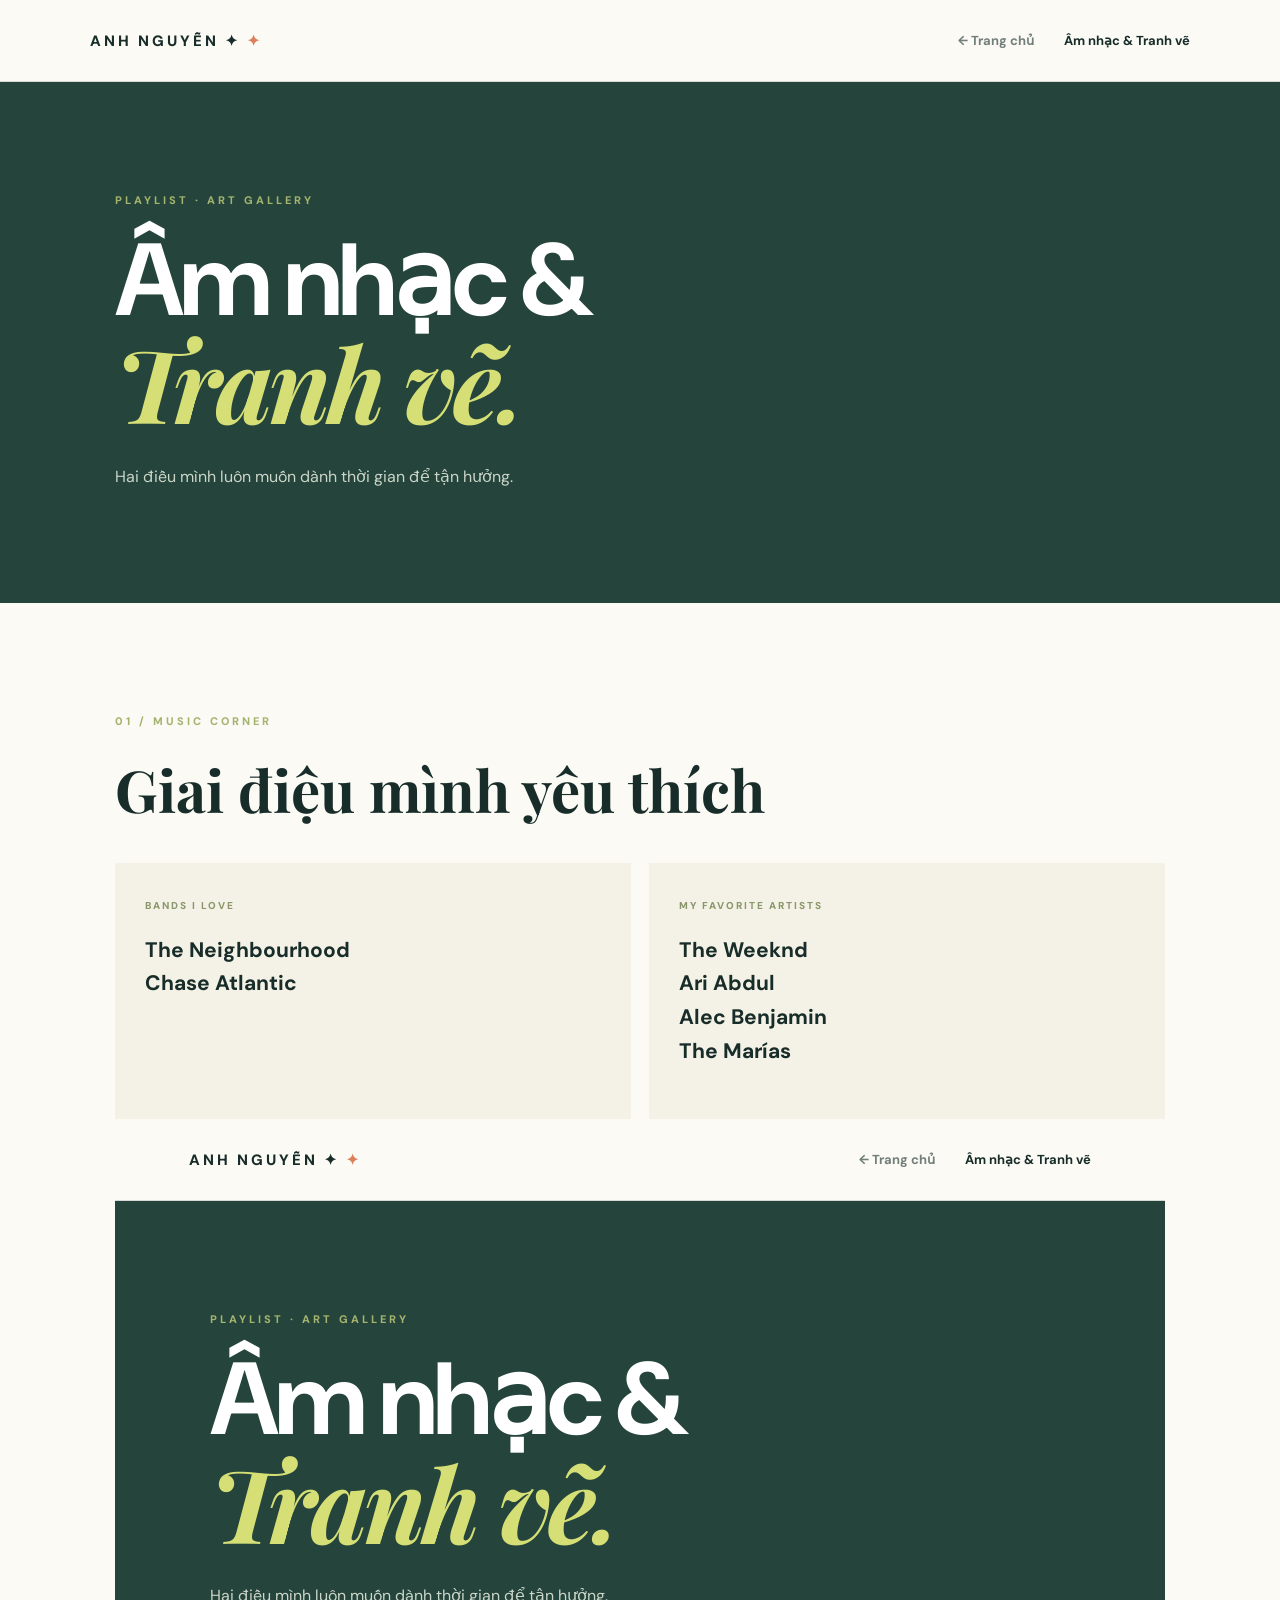
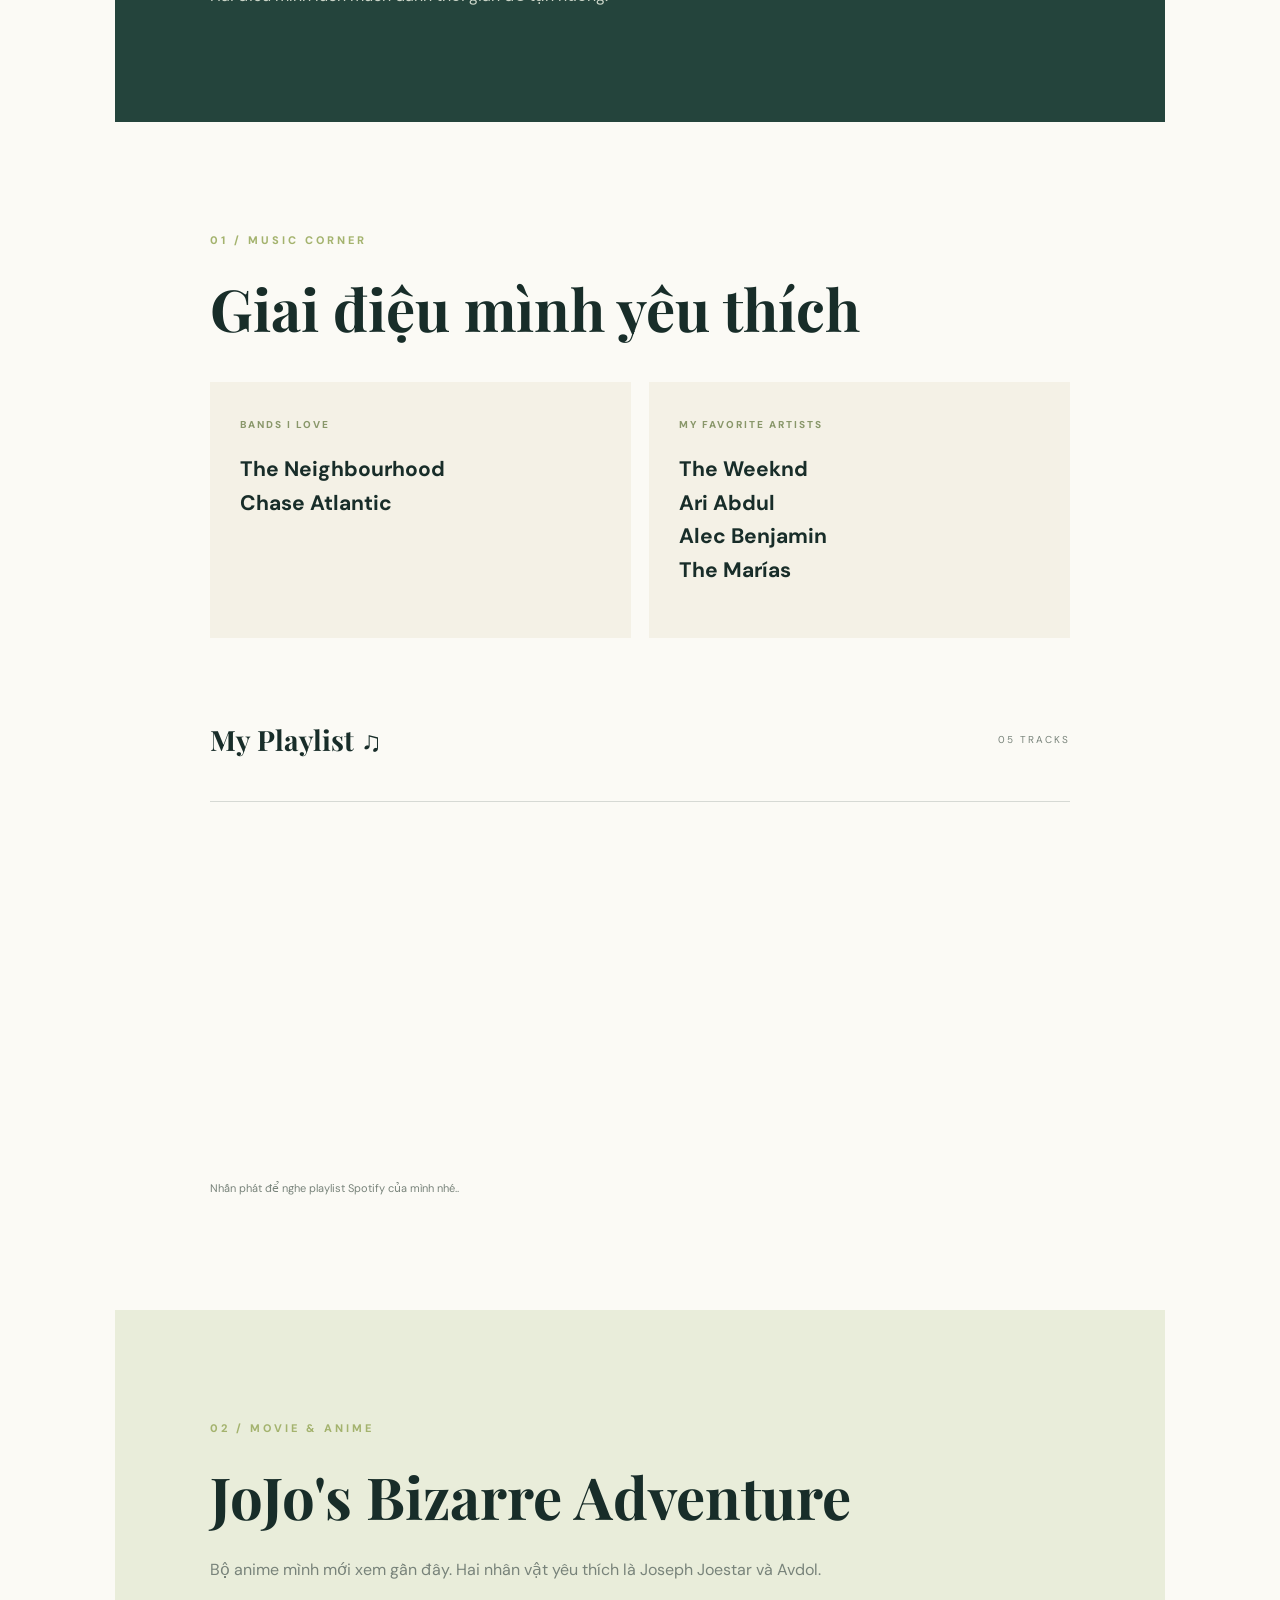
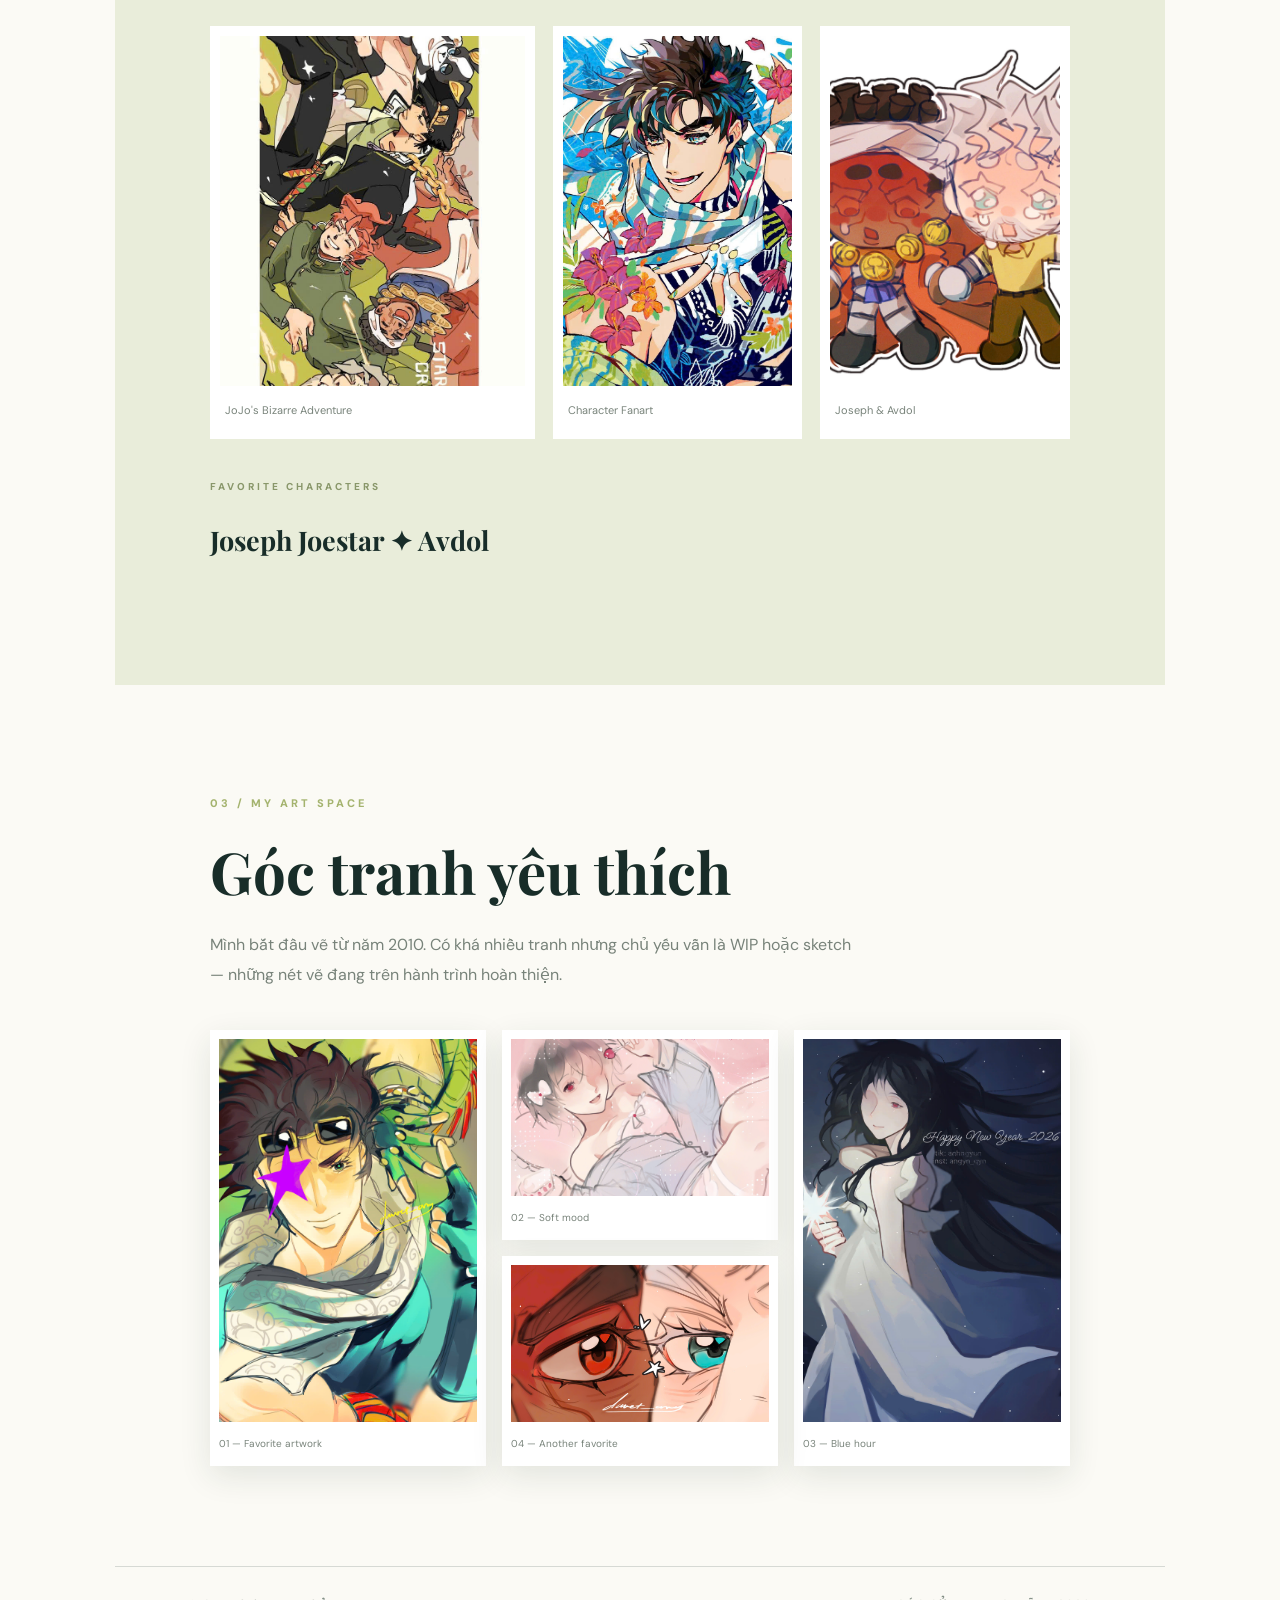
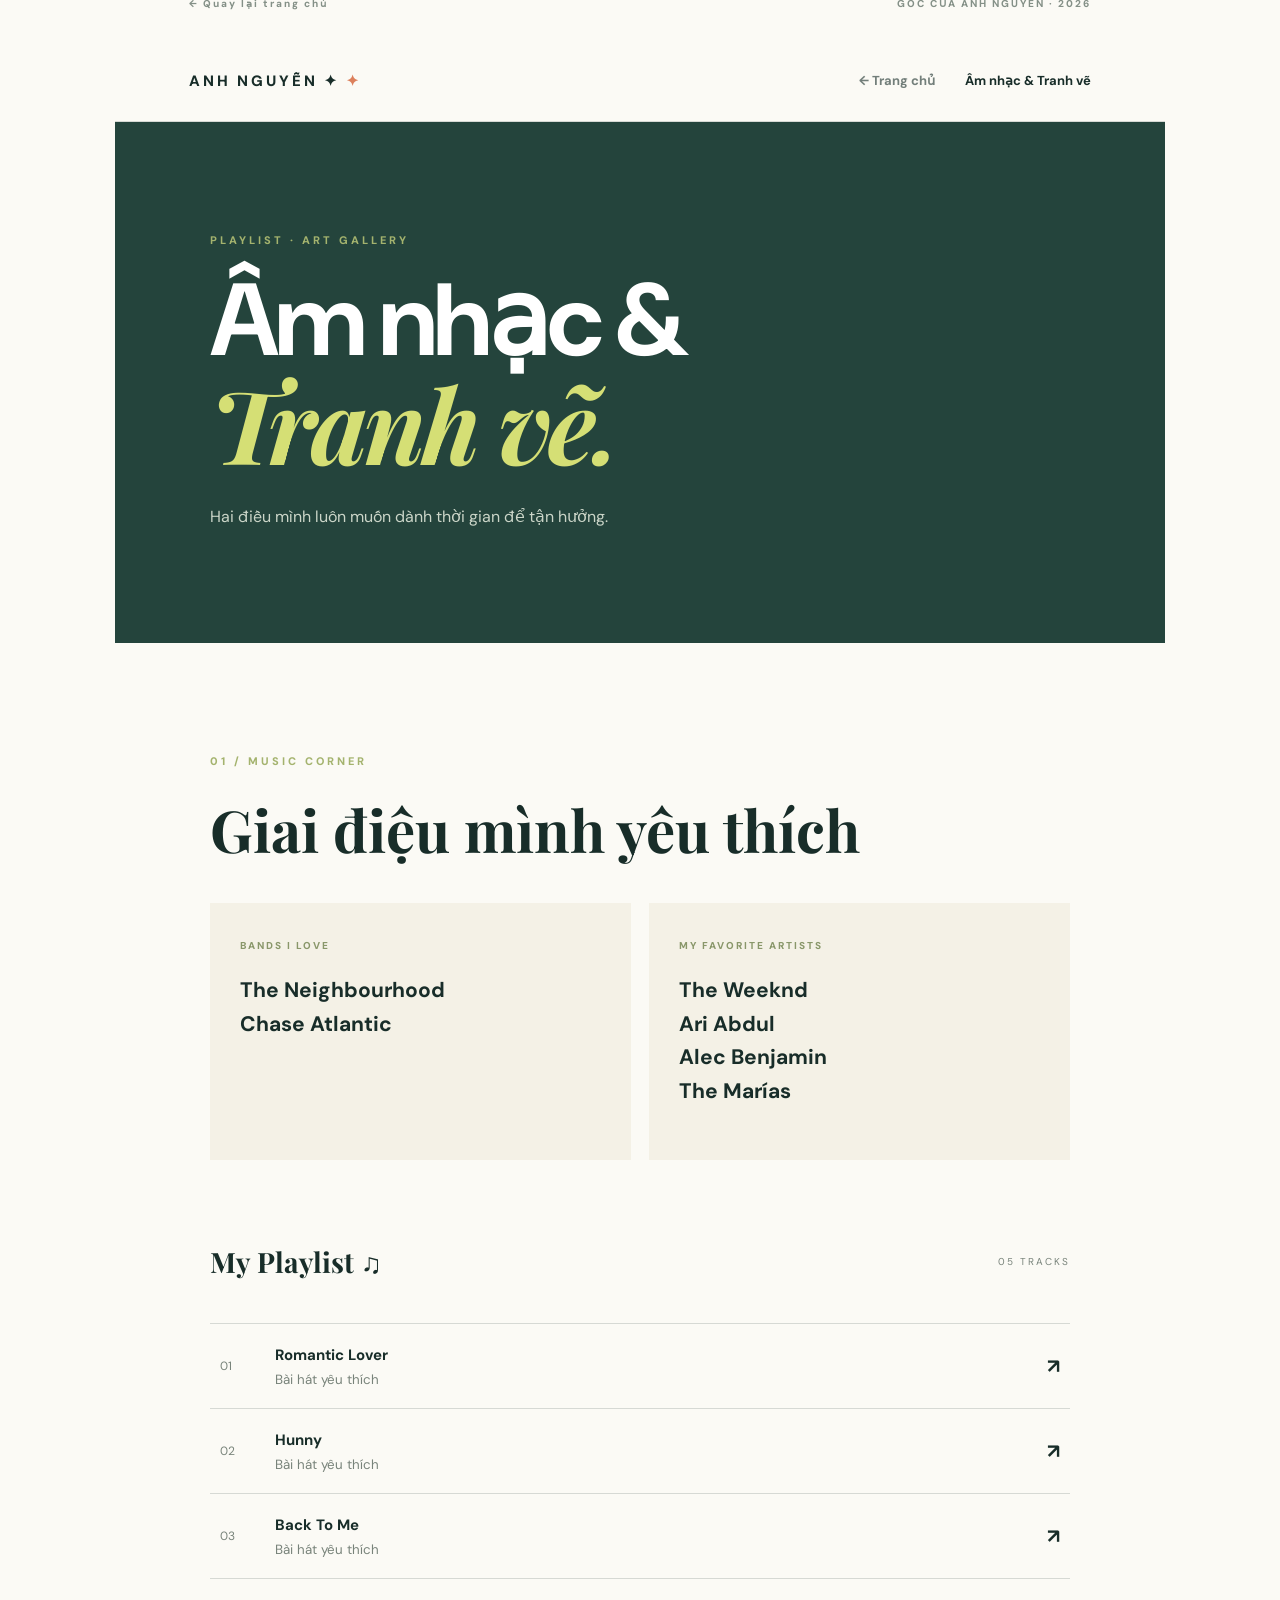
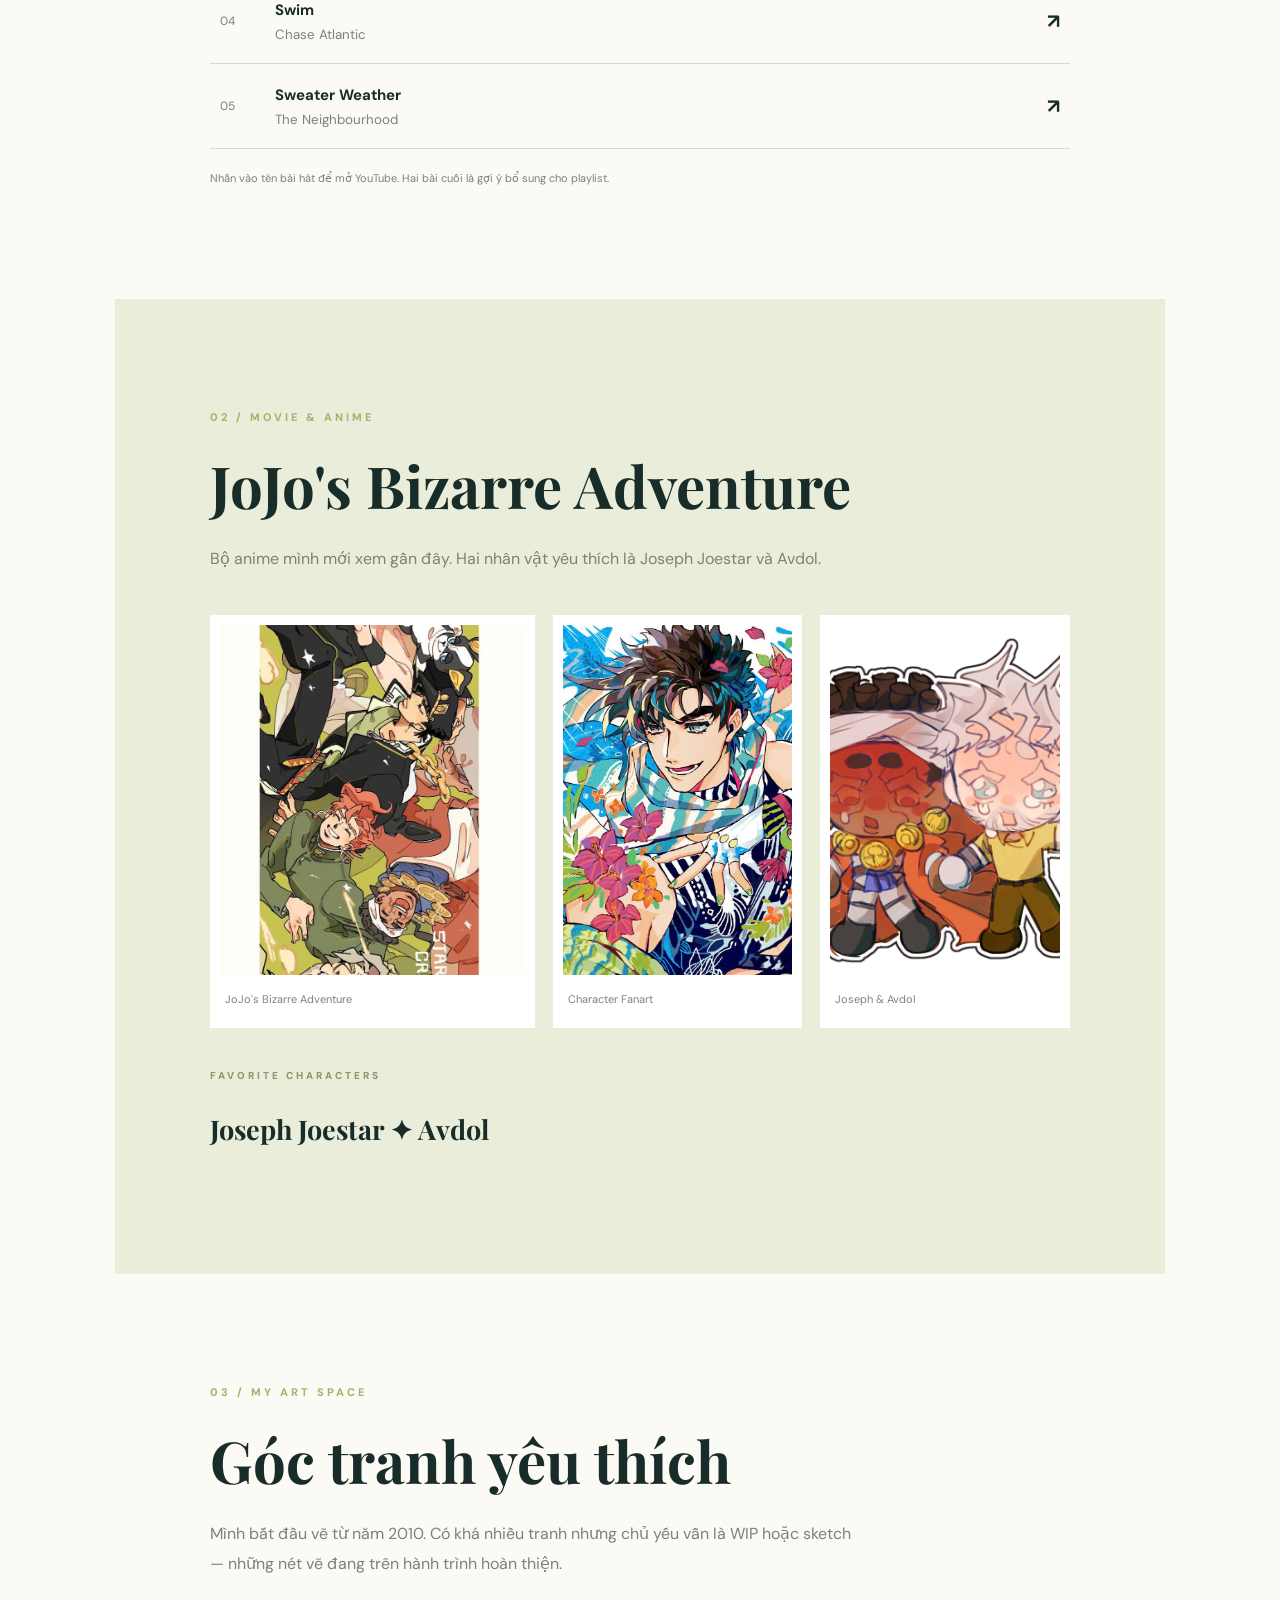
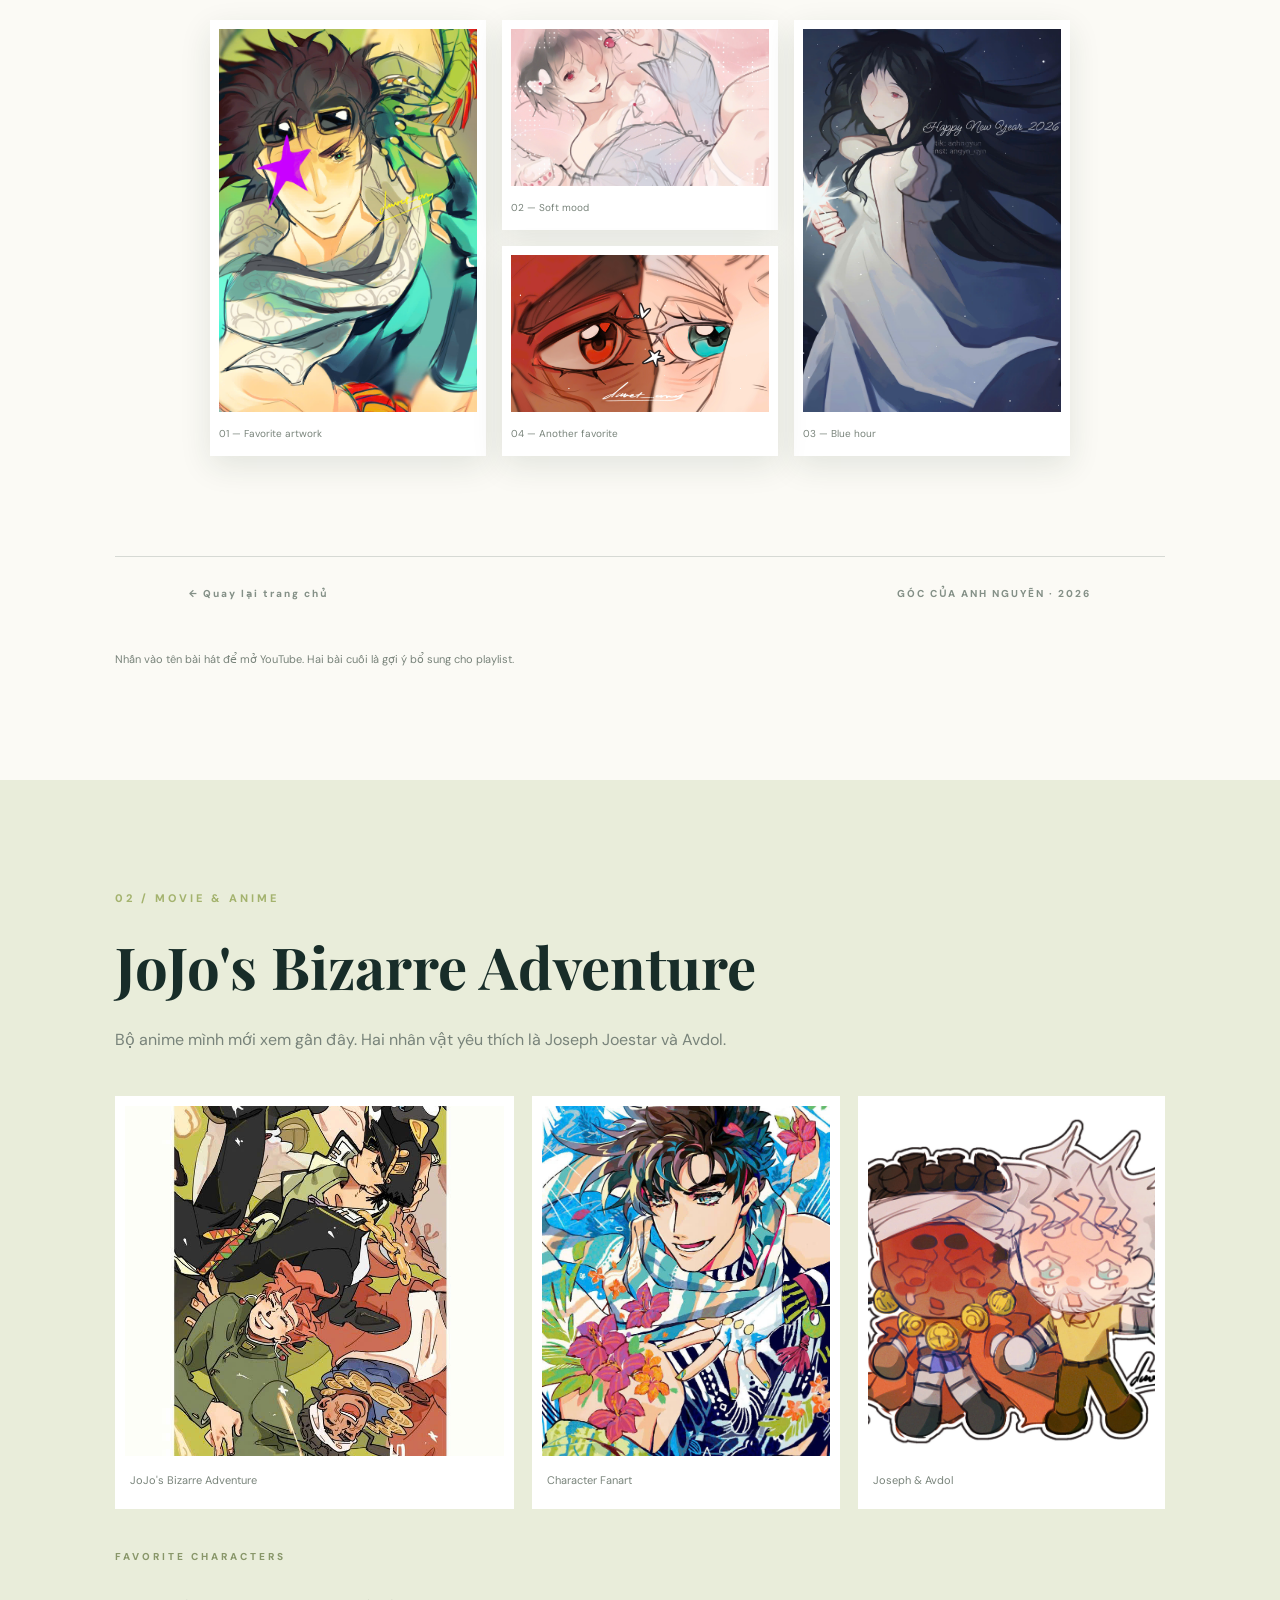
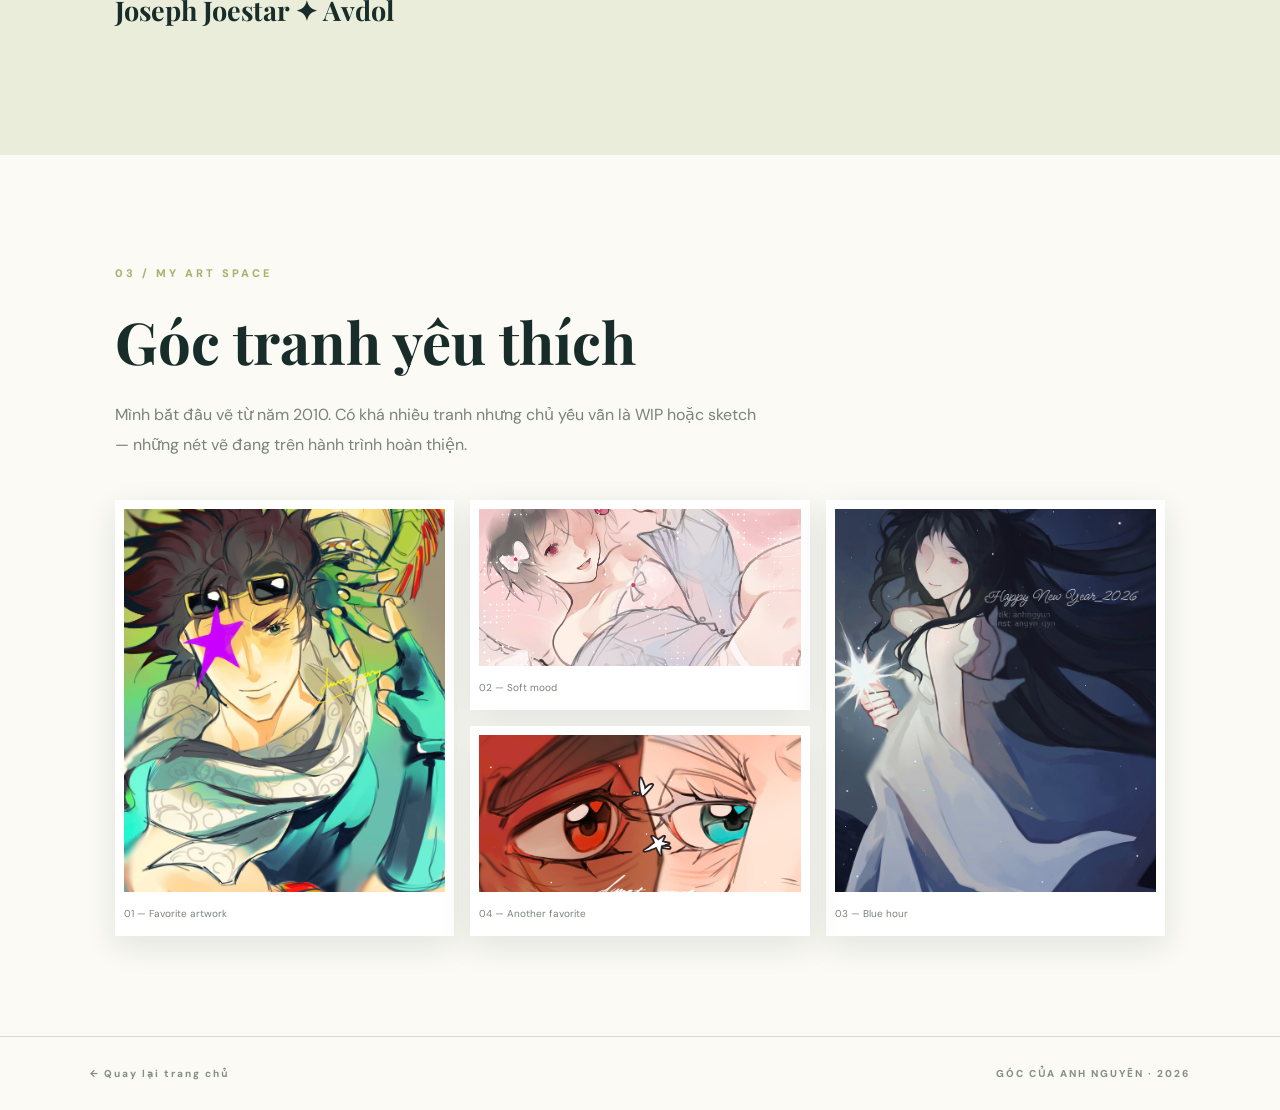
==== music-art.html @ e2d4c60c "Rename music-art.html.txt to music-art.html" ====
<!DOCTYPE html>
<html lang="vi">
<head>
    <meta charset="UTF-8">
    <meta name="viewport" content="width=device-width, initial-scale=1.0">
    <title>Âm nhạc & Tranh vẽ</title>
    <link rel="stylesheet" href="style.css">
</head>

<body>

<header class="navbar">
    <a href="index.html" class="logo">ANH NGUYỄN ✦</a>

    <nav>
        <a href="index.html">← Trang chủ</a>
        <a class="active" href="music-art.html">Âm nhạc & Tranh vẽ</a>
    </nav>
</header>

<section class="page-hero">
    <p class="eyebrow">PLAYLIST · ART GALLERY</p>
    <h1>Âm nhạc &<br><em>Tranh vẽ.</em></h1>
    <p>Hai điều mình luôn muốn dành thời gian để tận hưởng.</p>
</section>

<!-- ÂM NHẠC -->

<section class="content-section">

    <p class="eyebrow">01 / MUSIC CORNER</p>
    <h2>Giai điệu mình yêu thích</h2>

    <div class="music-cards">

        <div class="music-card">
            <span>BANDS I LOVE</span>
            <h3>
                The Neighbourhood<br>
                Chase Atlantic
            </h3>
        </div>

        <div class="music-card">
            <span>MY FAVORITE ARTISTS</span>
            <h3>
                The Weeknd<br>
                Ari Abdul<br>
                Alec Benjamin<br>
                The Marías
            </h3>
        </div>

    </div>

    <!DOCTYPE html>
<html lang="vi">
<head>
    <meta charset="UTF-8">
    <meta name="viewport" content="width=device-width, initial-scale=1.0">
    <title>Âm nhạc & Tranh vẽ</title>
    <link rel="stylesheet" href="style.css">
</head>

<body>

<header class="navbar">
    <a href="index.html" class="logo">ANH NGUYỄN ✦</a>

    <nav>
        <a href="index.html">← Trang chủ</a>
        <a class="active" href="music-art.html">Âm nhạc & Tranh vẽ</a>
    </nav>
</header>

<section class="page-hero">
    <p class="eyebrow">PLAYLIST · ART GALLERY</p>
    <h1>Âm nhạc &<br><em>Tranh vẽ.</em></h1>
    <p>Hai điều mình luôn muốn dành thời gian để tận hưởng.</p>
</section>

<!-- ÂM NHẠC -->

<section class="content-section">

    <p class="eyebrow">01 / MUSIC CORNER</p>
    <h2>Giai điệu mình yêu thích</h2>

    <div class="music-cards">

        <div class="music-card">
            <span>BANDS I LOVE</span>
            <h3>
                The Neighbourhood<br>
                Chase Atlantic
            </h3>
        </div>

        <div class="music-card">
            <span>MY FAVORITE ARTISTS</span>
            <h3>
                The Weeknd<br>
                Ari Abdul<br>
                Alec Benjamin<br>
                The Marías
            </h3>
        </div>

    </div>

    <div class="playlist-title">
        <h3>My Playlist ♫</h3>
        <span>05 TRACKS</span>
    </div>

    <div class="playlist">
    <iframe style="border-radius:12px" src="https://open.spotify.com/embed/playlist/2QBYpcFGJxJotX03qkTPQg?utm_source=generator" width="100%" height="352" frameBorder="0" allowfullscreen="" allow="autoplay; clipboard-write; encrypted-media; fullscreen; picture-in-picture" loading="lazy"></iframe>
</div>

    <p class="note">
        Nhấn phát để nghe playlist Spotify của mình nhé..
    </p>

</section>

<!-- JOJO -->

<section class="jojo-section">

    <p class="eyebrow">02 / MOVIE & ANIME</p>

    <h2>JoJo's Bizarre Adventure</h2>

    <p class="description">
        Bộ anime mình mới xem gần đây.
        Hai nhân vật yêu thích là Joseph Joestar và Avdol.
    </p>

    <div class="jojo-gallery">

        <figure class="jojo-cover">
            <img src="images/jojo-cover.jpg" alt="JoJo fanart">
            <figcaption>JoJo's Bizarre Adventure</figcaption>
        </figure>

        <figure>
            <img src="images/jojo-01.jpg" alt="Avdol fanart">
            <figcaption>Character Fanart</figcaption>
        </figure>

        <figure>
            <img src="images/jojo-02.jpg" alt="Joseph và Avdol">
            <figcaption>Joseph & Avdol</figcaption>
        </figure>

    </div>

    <div class="favorites">
        <span>FAVORITE CHARACTERS</span>
        <h3>Joseph Joestar ✦ Avdol</h3>
    </div>

</section>

<!-- TRANH VẼ -->

<section class="art-section">

    <p class="eyebrow">03 / MY ART SPACE</p>

    <h2>Góc tranh yêu thích</h2>

    <p class="description">
        Mình bắt đầu vẽ từ năm 2010.
        Có khá nhiều tranh nhưng chủ yếu vẫn là WIP
        hoặc sketch — những nét vẽ đang trên hành trình
        hoàn thiện.
    </p>

    <div class="art-gallery">

        <figure>
            <img src="images/art-01.jpg" alt="Tranh 1">
            <figcaption>01 — Favorite artwork</figcaption>
        </figure>

        <figure>
            <img src="images/art-02.jpg" alt="Tranh 2">
            <figcaption>02 — Soft mood</figcaption>
        </figure>

        <figure>
            <img src="images/art-03.jpg" alt="Tranh 3">
            <figcaption>03 — Blue hour</figcaption>
        </figure>

        <figure>
            <img src="images/art-04.jpg" alt="Tranh 4">
            <figcaption>04 — Another favorite</figcaption>
        </figure>

      
    </div>

</section>

<footer>
    <a href="index.html">← Quay lại trang chủ</a>
    <span>GÓC CỦA ANH NGUYỄN · 2026</span>
</footer>

</body>
</html>
<!DOCTYPE html>
<html lang="vi">
<head>
    <meta charset="UTF-8">
    <meta name="viewport" content="width=device-width, initial-scale=1.0">
    <title>Âm nhạc & Tranh vẽ</title>
    <link rel="stylesheet" href="style.css">
</head>

<body>

<header class="navbar">
    <a href="index.html" class="logo">ANH NGUYỄN ✦</a>

    <nav>
        <a href="index.html">← Trang chủ</a>
        <a class="active" href="music-art.html">Âm nhạc & Tranh vẽ</a>
    </nav>
</header>

<section class="page-hero">
    <p class="eyebrow">PLAYLIST · ART GALLERY</p>
    <h1>Âm nhạc &<br><em>Tranh vẽ.</em></h1>
    <p>Hai điều mình luôn muốn dành thời gian để tận hưởng.</p>
</section>

<!-- ÂM NHẠC -->

<section class="content-section">

    <p class="eyebrow">01 / MUSIC CORNER</p>
    <h2>Giai điệu mình yêu thích</h2>

    <div class="music-cards">

        <div class="music-card">
            <span>BANDS I LOVE</span>
            <h3>
                The Neighbourhood<br>
                Chase Atlantic
            </h3>
        </div>

        <div class="music-card">
            <span>MY FAVORITE ARTISTS</span>
            <h3>
                The Weeknd<br>
                Ari Abdul<br>
                Alec Benjamin<br>
                The Marías
            </h3>
        </div>

    </div>

    <div class="playlist-title">
        <h3>My Playlist ♫</h3>
        <span>05 TRACKS</span>
    </div>

    <div class="playlist">

        <a href="https://www.youtube.com/results?search_query=Romantic+Lover"
           target="_blank" class="song">
            <span>01</span>
            <div>
                <strong>Romantic Lover</strong>
                <small>Bài hát yêu thích</small>
            </div>
            <b>↗</b>
        </a>

        <a href="https://www.youtube.com/results?search_query=Hunny+song"
           target="_blank" class="song">
            <span>02</span>
            <div>
                <strong>Hunny</strong>
                <small>Bài hát yêu thích</small>
            </div>
            <b>↗</b>
        </a>

        <a href="https://www.youtube.com/results?search_query=Back+To+Me+song"
           target="_blank" class="song">
            <span>03</span>
            <div>
                <strong>Back To Me</strong>
                <small>Bài hát yêu thích</small>
            </div>
            <b>↗</b>
        </a>

        <a href="https://www.youtube.com/results?search_query=Swim+Chase+Atlantic"
           target="_blank" class="song">
            <span>04</span>
            <div>
                <strong>Swim</strong>
                <small>Chase Atlantic</small>
            </div>
            <b>↗</b>
        </a>

        <a href="https://www.youtube.com/results?search_query=Sweater+Weather+The+Neighbourhood"
           target="_blank" class="song">
            <span>05</span>
            <div>
                <strong>Sweater Weather</strong>
                <small>The Neighbourhood</small>
            </div>
            <b>↗</b>
        </a>

    </div>

    <p class="note">
        Nhấn vào tên bài hát để mở YouTube.
        Hai bài cuối là gợi ý bổ sung cho playlist.
    </p>

</section>

<!-- JOJO -->

<section class="jojo-section">

    <p class="eyebrow">02 / MOVIE & ANIME</p>

    <h2>JoJo's Bizarre Adventure</h2>

    <p class="description">
        Bộ anime mình mới xem gần đây.
        Hai nhân vật yêu thích là Joseph Joestar và Avdol.
    </p>

    <div class="jojo-gallery">

        <figure class="jojo-cover">
            <img src="images/jojo-cover.jpg" alt="JoJo fanart">
            <figcaption>JoJo's Bizarre Adventure</figcaption>
        </figure>

        <figure>
            <img src="images/jojo-01.jpg" alt="Avdol fanart">
            <figcaption>Character Fanart</figcaption>
        </figure>

        <figure>
            <img src="images/jojo-02.jpg" alt="Joseph và Avdol">
            <figcaption>Joseph & Avdol</figcaption>
        </figure>

    </div>

    <div class="favorites">
        <span>FAVORITE CHARACTERS</span>
        <h3>Joseph Joestar ✦ Avdol</h3>
    </div>

</section>

<!-- TRANH VẼ -->

<section class="art-section">

    <p class="eyebrow">03 / MY ART SPACE</p>

    <h2>Góc tranh yêu thích</h2>

    <p class="description">
        Mình bắt đầu vẽ từ năm 2010.
        Có khá nhiều tranh nhưng chủ yếu vẫn là WIP
        hoặc sketch — những nét vẽ đang trên hành trình
        hoàn thiện.
    </p>

    <div class="art-gallery">

        <figure>
            <img src="images/art-01.jpg" alt="Tranh 1">
            <figcaption>01 — Favorite artwork</figcaption>
        </figure>

        <figure>
            <img src="images/art-02.jpg" alt="Tranh 2">
            <figcaption>02 — Soft mood</figcaption>
        </figure>

        <figure>
            <img src="images/art-03.jpg" alt="Tranh 3">
            <figcaption>03 — Blue hour</figcaption>
        </figure>

        <figure>
            <img src="images/art-04.jpg" alt="Tranh 4">
            <figcaption>04 — Another favorite</figcaption>
        </figure>

      
    </div>

</section>

<footer>
    <a href="index.html">← Quay lại trang chủ</a>
    <span>GÓC CỦA ANH NGUYỄN · 2026</span>
</footer>

</body>
</html>


    <p class="note">
        Nhấn vào tên bài hát để mở YouTube.
        Hai bài cuối là gợi ý bổ sung cho playlist.
    </p>

</section>

<!-- JOJO -->

<section class="jojo-section">

    <p class="eyebrow">02 / MOVIE & ANIME</p>

    <h2>JoJo's Bizarre Adventure</h2>

    <p class="description">
        Bộ anime mình mới xem gần đây.
        Hai nhân vật yêu thích là Joseph Joestar và Avdol.
    </p>

    <div class="jojo-gallery">

        <figure class="jojo-cover">
            <img src="images/jojo-cover.jpg" alt="JoJo fanart">
            <figcaption>JoJo's Bizarre Adventure</figcaption>
        </figure>

        <figure>
            <img src="images/jojo-01.jpg" alt="Avdol fanart">
            <figcaption>Character Fanart</figcaption>
        </figure>

        <figure>
            <img src="images/jojo-02.jpg" alt="Joseph và Avdol">
            <figcaption>Joseph & Avdol</figcaption>
        </figure>

    </div>

    <div class="favorites">
        <span>FAVORITE CHARACTERS</span>
        <h3>Joseph Joestar ✦ Avdol</h3>
    </div>

</section>

<!-- TRANH VẼ -->

<section class="art-section">

    <p class="eyebrow">03 / MY ART SPACE</p>

    <h2>Góc tranh yêu thích</h2>

    <p class="description">
        Mình bắt đầu vẽ từ năm 2010.
        Có khá nhiều tranh nhưng chủ yếu vẫn là WIP
        hoặc sketch — những nét vẽ đang trên hành trình
        hoàn thiện.
    </p>

    <div class="art-gallery">

        <figure>
            <img src="images/art-01.jpg" alt="Tranh 1">
            <figcaption>01 — Favorite artwork</figcaption>
        </figure>

        <figure>
            <img src="images/art-02.jpg" alt="Tranh 2">
            <figcaption>02 — Soft mood</figcaption>
        </figure>

        <figure>
            <img src="images/art-03.jpg" alt="Tranh 3">
            <figcaption>03 — Blue hour</figcaption>
        </figure>

        <figure>
            <img src="images/art-04.jpg" alt="Tranh 4">
            <figcaption>04 — Another favorite</figcaption>
        </figure>

      
    </div>

</section>

<footer>
    <a href="index.html">← Quay lại trang chủ</a>
    <span>GÓC CỦA ANH NGUYỄN · 2026</span>
</footer>

</body>
</html>
---- style.css ----
@import url('https://fonts.googleapis.com/css2?family=DM+Sans:wght@400;500;600;700;800&family=Playfair+Display:ital,wght@0,600;0,700;1,600&display=swap');

:root {
    --green: #24443c;
    --dark: #182d29;
    --cream: #f4f1e6;
    --paper: #fbfaf5;
    --yellow: #d5df75;
    --orange: #dc805c;
    --muted: #78837a;
    --line: rgba(24,45,41,.16);
}

* {
    box-sizing: border-box;
}

html {
    scroll-behavior: smooth;
}

body {
    margin: 0;
    background: var(--paper);
    color: var(--dark);
    font-family: 'DM Sans', sans-serif;
}

a {
    color: inherit;
    text-decoration: none;
}

/* THANH MENU */

.navbar {
    min-height: 82px;
    padding: 18px 7%;
    display: flex;
    align-items: center;
    justify-content: space-between;
    border-bottom: 1px solid var(--line);
}

.logo {
    font-weight: 800;
    letter-spacing: 3px;
    font-size: 15px;
}

.logo::after {
    content: " ✦";
    color: var(--orange);
}

nav {
    display: flex;
    gap: 30px;
}

nav a {
    font-size: 13px;
    font-weight: 700;
    opacity: .6;
}

nav a:hover,
nav a.active {
    opacity: 1;
}

/* TRANG CHỦ */

.hero {
    min-height: 90vh;
    background: var(--green);
    color: var(--cream);
    padding: 70px 9%;
    display: grid;
    grid-template-columns: 1fr 1fr;
    align-items: center;
    gap: 50px;
}

.eyebrow {
    color: #a4b36e;
    font-size: 11px;
    font-weight: 800;
    letter-spacing: 3px;
    margin-bottom: 22px;
}

.hero h1,
.page-hero h1 {
    font-size: clamp(55px, 8vw, 105px);
    line-height: 1;
    letter-spacing: -4px;
    margin: 0;
}

.hero h1 em,
.page-hero h1 em {
    font-family: 'Playfair Display', serif;
    color: var(--yellow);
}

.intro {
    max-width: 470px;
    line-height: 1.9;
    color: #d0d8ca;
    font-size: 17px;
    margin: 30px 0;
}

.button {
    display: inline-block;
    padding: 17px 23px;
    background: var(--yellow);
    color: var(--dark);
    font-size: 13px;
    font-weight: 800;
    border-radius: 3px;
    transition: .3s;
}

.button:hover {
    transform: translateY(-4px);
}

.welcome {
    margin-top: 45px;
    color: #c6d0c0;
    font-size: 13px;
}

.hero-image {
    position: relative;
    padding: 15px;
    transform: rotate(2deg);
    background: #e7e2cd;
    border: 1px solid white;
    box-shadow: 20px 20px 0 rgba(0,0,0,.2);
    height: 550px;
}

.hero-image img {
    width: 100%;
    height: 100%;
    object-fit: cover;
}

.sticker {
    position: absolute;
    top: 30px;
    right: -20px;
    background: var(--orange);
    color: white;
    padding: 15px;
    font-size: 12px;
    font-weight: 800;
    letter-spacing: 2px;
    transform: rotate(-8deg);
}

/* GIỚI THIỆU */

.about {
    padding: 110px 9%;
}

h2 {
    font-family: 'Playfair Display', serif;
    font-size: clamp(36px, 5vw, 58px);
    margin: 0 0 20px;
}

.cards {
    display: grid;
    grid-template-columns: 1.2fr 1fr 1fr;
    gap: 18px;
    margin-top: 40px;
}

.card {
    background: var(--cream);
    padding: 30px;
    min-height: 290px;
}

.dark-card {
    background: var(--green);
    color: white;
}

.number {
    font-size: 10px;
    letter-spacing: 2px;
    color: #89976a;
    font-weight: 800;
}

.dark-card .number {
    color: var(--yellow);
}

.card h3 {
    font-size: 25px;
    margin-top: 45px;
    margin-bottom: 8px;
}

.card p {
    color: var(--muted);
    font-size: 14px;
    line-height: 1.8;
}

.dark-card p {
    color: #cbd5c8;
}

.info {
    margin-top: 25px;
}

.info p {
    display: flex;
    justify-content: space-between;
    border-top: 1px solid #ffffff35;
    padding: 10px 0;
    font-size: 12px;
}

.info strong {
    color: white;
}

.symbol {
    font-size: 40px;
    color: var(--orange);
    margin-top: 25px;
}

.tags {
    display: flex;
    flex-wrap: wrap;
    gap: 8px;
    margin-top: 30px;
}

.tags span {
    background: #e2e7c7;
    padding: 9px 12px;
    border-radius: 30px;
    font-size: 11px;
}

/* KHU VỰC TRANH GIỚI THIỆU */

.feature {
    background: #e9edda;
    padding: 90px 12%;
    display: grid;
    grid-template-columns: 1fr .8fr;
    align-items: center;
    gap: 60px;
}

.feature h2 {
    font-size: 60px;
    line-height: 1.1;
}

.feature p:not(.eyebrow) {
    line-height: 1.9;
    color: var(--muted);
}

.feature img {
    width: 100%;
    height: 380px;
    object-fit: cover;
    border: 10px solid white;
    transform: rotate(3deg);
}

.text-link {
    display: inline-block;
    font-weight: 800;
    margin-top: 20px;
    border-bottom: 1px solid;
    padding-bottom: 8px;
}

/* ĐẦU TRANG 2 */

.page-hero {
    background: var(--green);
    color: white;
    padding: 100px 9%;
}

.page-hero p:last-child {
    color: #cbd5c8;
    margin-top: 25px;
    font-size: 16px;
}

/* ÂM NHẠC */

.content-section {
    padding: 100px 9%;
}

.music-cards {
    display: grid;
    grid-template-columns: 1fr 1fr;
    gap: 18px;
    margin-top: 35px;
}

.music-card {
    background: var(--cream);
    padding: 30px;
    min-height: 170px;
}

.music-card span {
    color: #89976a;
    font-size: 10px;
    font-weight: 800;
    letter-spacing: 2px;
}

.music-card h3 {
    font-size: 21px;
    line-height: 1.6;
    margin-top: 20px;
}

.playlist-title {
    display: flex;
    justify-content: space-between;
    align-items: center;
    border-bottom: 1px solid var(--line);
    margin-top: 55px;
    padding-bottom: 15px;
}

.playlist-title h3 {
    font-family: 'Playfair Display', serif;
    font-size: 28px;
}

.playlist-title span {
    font-size: 10px;
    letter-spacing: 2px;
    color: var(--muted);
}

.song {
    display: grid;
    grid-template-columns: 55px 1fr 30px;
    align-items: center;
    padding: 20px 10px;
    border-bottom: 1px solid var(--line);
    transition: .2s;
}

.song:hover {
    background: var(--cream);
    padding-left: 20px;
}

.song>span {
    color: var(--muted);
    font-size: 12px;
}

.song strong {
    font-size: 15px;
}

.song small {
    display: block;
    color: var(--muted);
    margin-top: 6px;
}

.song b {
    font-size: 20px;
    text-align: right;
}

.note {
    color: var(--muted);
    font-size: 11px;
    line-height: 1.8;
    margin-top: 20px;
}

/* JOJO */

.jojo-section {
    background: #e9edda;
    padding: 100px 9%;
}

.description {
    max-width: 650px;
    color: var(--muted);
    line-height: 1.9;
}

.jojo-gallery {
    display: grid;
    grid-template-columns: 1.3fr 1fr 1fr;
    gap: 18px;
    margin-top: 40px;
}

.jojo-gallery figure {
    background: white;
    padding: 10px;
    margin: 0;
}

.jojo-gallery img {
    width: 100%;
    height: 350px;
    object-fit: cover;
}

.jojo-gallery figcaption {
    padding: 12px 5px;
    font-size: 11px;
    color: var(--muted);
}

.favorites {
    margin-top: 35px;
}

.favorites span {
    font-size: 10px;
    letter-spacing: 3px;
    color: #89976a;
    font-weight: 800;
}

.favorites h3 {
    font-family: 'Playfair Display', serif;
    font-size: 27px;
}

/* TRANH VẼ */

.art-section {
    padding: 100px 9%;
}

.art-gallery {
    display: grid;
    grid-template-columns: repeat(6, 1fr);
    grid-auto-rows: 210px;
    gap: 16px;
    margin-top: 40px;
}

.art-gallery figure {
    margin: 0;
    background: white;
    padding: 9px;
    box-shadow: 0 10px 30px #1c38251c;
    overflow: hidden;
}

.art-gallery img {
    width: 100%;
    height: calc(100% - 35px);
    object-fit: cover;
    transition: .4s;
}

.art-gallery img:hover {
    transform: scale(1.05);
}

.art-gallery figcaption {
    font-size: 10px;
    color: var(--muted);
    padding-top: 10px;
}

.art-gallery figure:nth-child(1),
.art-gallery figure:nth-child(3) {
    grid-column: span 2;
    grid-row: span 2;
}

.art-gallery figure:nth-child(2),
.art-gallery figure:nth-child(4),
.art-gallery figure:nth-child(5) {
    grid-column: span 2;
}

/* CHÂN TRANG */

footer {
    padding: 30px 7%;
    display: flex;
    justify-content: space-between;
    gap: 15px;
    font-size: 10px;
    letter-spacing: 2px;
    font-weight: 800;
    color: #849087;
    border-top: 1px solid var(--line);
}

/* ĐIỆN THOẠI VÀ TABLET */

@media (max-width: 800px) {

    .hero {
        grid-template-columns: 1fr;
        padding: 60px 7%;
    }

    .hero-image {
        height: 450px;
    }

    .cards {
        grid-template-columns: 1fr 1fr;
    }

    .dark-card {
        grid-column: span 2;
    }

    .feature {
        grid-template-columns: 1fr;
    }

    .jojo-gallery {
        grid-template-columns: 1fr 1fr;
    }

    .jojo-gallery figure:first-child {
        grid-column: span 2;
    }

    .art-gallery {
        grid-template-columns: repeat(2, 1fr);
        grid-auto-rows: 190px;
    }

    .art-gallery figure:nth-child(n) {
        grid-column: span 1;
        grid-row: span 1;
    }
}

/* ĐIỆN THOẠI NHỎ */

@media (max-width: 520px) {

    .navbar {
        flex-direction: column;
        gap: 18px;
        align-items: flex-start;
    }

    nav {
        width: 100%;
        justify-content: space-between;
        gap: 10px;
    }

    nav a {
        font-size: 11px;
    }

    .hero h1 {
        font-size: 58px;
    }

    .hero-image {
        height: 370px;
    }

    .cards {
        grid-template-columns: 1fr;
    }

    .dark-card {
        grid-column: auto;
    }

    .feature {
        padding: 65px 8%;
    }

    .feature h2 {
        font-size: 45px;
    }

    .music-cards {
        grid-template-columns: 1fr;
    }

    .jojo-gallery {
        grid-template-columns: 1fr;
    }

    .jojo-gallery figure:first-child {
        grid-column: auto;
    }

    .jojo-gallery img {
        height: 300px;
    }

    .art-gallery {
        grid-template-columns: 1fr 1fr;
        grid-auto-rows: 160px;
        gap: 10px;
    }

    footer {
        font-size: 8px;
        letter-spacing: 1px;
    }
}
---- style.css ----
@import url('https://fonts.googleapis.com/css2?family=DM+Sans:wght@400;500;600;700;800&family=Playfair+Display:ital,wght@0,600;0,700;1,600&display=swap');

:root {
    --green: #24443c;
    --dark: #182d29;
    --cream: #f4f1e6;
    --paper: #fbfaf5;
    --yellow: #d5df75;
    --orange: #dc805c;
    --muted: #78837a;
    --line: rgba(24,45,41,.16);
}

* {
    box-sizing: border-box;
}

html {
    scroll-behavior: smooth;
}

body {
    margin: 0;
    background: var(--paper);
    color: var(--dark);
    font-family: 'DM Sans', sans-serif;
}

a {
    color: inherit;
    text-decoration: none;
}

/* THANH MENU */

.navbar {
    min-height: 82px;
    padding: 18px 7%;
    display: flex;
    align-items: center;
    justify-content: space-between;
    border-bottom: 1px solid var(--line);
}

.logo {
    font-weight: 800;
    letter-spacing: 3px;
    font-size: 15px;
}

.logo::after {
    content: " ✦";
    color: var(--orange);
}

nav {
    display: flex;
    gap: 30px;
}

nav a {
    font-size: 13px;
    font-weight: 700;
    opacity: .6;
}

nav a:hover,
nav a.active {
    opacity: 1;
}

/* TRANG CHỦ */

.hero {
    min-height: 90vh;
    background: var(--green);
    color: var(--cream);
    padding: 70px 9%;
    display: grid;
    grid-template-columns: 1fr 1fr;
    align-items: center;
    gap: 50px;
}

.eyebrow {
    color: #a4b36e;
    font-size: 11px;
    font-weight: 800;
    letter-spacing: 3px;
    margin-bottom: 22px;
}

.hero h1,
.page-hero h1 {
    font-size: clamp(55px, 8vw, 105px);
    line-height: 1;
    letter-spacing: -4px;
    margin: 0;
}

.hero h1 em,
.page-hero h1 em {
    font-family: 'Playfair Display', serif;
    color: var(--yellow);
}

.intro {
    max-width: 470px;
    line-height: 1.9;
    color: #d0d8ca;
    font-size: 17px;
    margin: 30px 0;
}

.button {
    display: inline-block;
    padding: 17px 23px;
    background: var(--yellow);
    color: var(--dark);
    font-size: 13px;
    font-weight: 800;
    border-radius: 3px;
    transition: .3s;
}

.button:hover {
    transform: translateY(-4px);
}

.welcome {
    margin-top: 45px;
    color: #c6d0c0;
    font-size: 13px;
}

.hero-image {
    position: relative;
    padding: 15px;
    transform: rotate(2deg);
    background: #e7e2cd;
    border: 1px solid white;
    box-shadow: 20px 20px 0 rgba(0,0,0,.2);
    height: 550px;
}

.hero-image img {
    width: 100%;
    height: 100%;
    object-fit: cover;
}

.sticker {
    position: absolute;
    top: 30px;
    right: -20px;
    background: var(--orange);
    color: white;
    padding: 15px;
    font-size: 12px;
    font-weight: 800;
    letter-spacing: 2px;
    transform: rotate(-8deg);
}

/* GIỚI THIỆU */

.about {
    padding: 110px 9%;
}

h2 {
    font-family: 'Playfair Display', serif;
    font-size: clamp(36px, 5vw, 58px);
    margin: 0 0 20px;
}

.cards {
    display: grid;
    grid-template-columns: 1.2fr 1fr 1fr;
    gap: 18px;
    margin-top: 40px;
}

.card {
    background: var(--cream);
    padding: 30px;
    min-height: 290px;
}

.dark-card {
    background: var(--green);
    color: white;
}

.number {
    font-size: 10px;
    letter-spacing: 2px;
    color: #89976a;
    font-weight: 800;
}

.dark-card .number {
    color: var(--yellow);
}

.card h3 {
    font-size: 25px;
    margin-top: 45px;
    margin-bottom: 8px;
}

.card p {
    color: var(--muted);
    font-size: 14px;
    line-height: 1.8;
}

.dark-card p {
    color: #cbd5c8;
}

.info {
    margin-top: 25px;
}

.info p {
    display: flex;
    justify-content: space-between;
    border-top: 1px solid #ffffff35;
    padding: 10px 0;
    font-size: 12px;
}

.info strong {
    color: white;
}

.symbol {
    font-size: 40px;
    color: var(--orange);
    margin-top: 25px;
}

.tags {
    display: flex;
    flex-wrap: wrap;
    gap: 8px;
    margin-top: 30px;
}

.tags span {
    background: #e2e7c7;
    padding: 9px 12px;
    border-radius: 30px;
    font-size: 11px;
}

/* KHU VỰC TRANH GIỚI THIỆU */

.feature {
    background: #e9edda;
    padding: 90px 12%;
    display: grid;
    grid-template-columns: 1fr .8fr;
    align-items: center;
    gap: 60px;
}

.feature h2 {
    font-size: 60px;
    line-height: 1.1;
}

.feature p:not(.eyebrow) {
    line-height: 1.9;
    color: var(--muted);
}

.feature img {
    width: 100%;
    height: 380px;
    object-fit: cover;
    border: 10px solid white;
    transform: rotate(3deg);
}

.text-link {
    display: inline-block;
    font-weight: 800;
    margin-top: 20px;
    border-bottom: 1px solid;
    padding-bottom: 8px;
}

/* ĐẦU TRANG 2 */

.page-hero {
    background: var(--green);
    color: white;
    padding: 100px 9%;
}

.page-hero p:last-child {
    color: #cbd5c8;
    margin-top: 25px;
    font-size: 16px;
}

/* ÂM NHẠC */

.content-section {
    padding: 100px 9%;
}

.music-cards {
    display: grid;
    grid-template-columns: 1fr 1fr;
    gap: 18px;
    margin-top: 35px;
}

.music-card {
    background: var(--cream);
    padding: 30px;
    min-height: 170px;
}

.music-card span {
    color: #89976a;
    font-size: 10px;
    font-weight: 800;
    letter-spacing: 2px;
}

.music-card h3 {
    font-size: 21px;
    line-height: 1.6;
    margin-top: 20px;
}

.playlist-title {
    display: flex;
    justify-content: space-between;
    align-items: center;
    border-bottom: 1px solid var(--line);
    margin-top: 55px;
    padding-bottom: 15px;
}

.playlist-title h3 {
    font-family: 'Playfair Display', serif;
    font-size: 28px;
}

.playlist-title span {
    font-size: 10px;
    letter-spacing: 2px;
    color: var(--muted);
}

.song {
    display: grid;
    grid-template-columns: 55px 1fr 30px;
    align-items: center;
    padding: 20px 10px;
    border-bottom: 1px solid var(--line);
    transition: .2s;
}

.song:hover {
    background: var(--cream);
    padding-left: 20px;
}

.song>span {
    color: var(--muted);
    font-size: 12px;
}

.song strong {
    font-size: 15px;
}

.song small {
    display: block;
    color: var(--muted);
    margin-top: 6px;
}

.song b {
    font-size: 20px;
    text-align: right;
}

.note {
    color: var(--muted);
    font-size: 11px;
    line-height: 1.8;
    margin-top: 20px;
}

/* JOJO */

.jojo-section {
    background: #e9edda;
    padding: 100px 9%;
}

.description {
    max-width: 650px;
    color: var(--muted);
    line-height: 1.9;
}

.jojo-gallery {
    display: grid;
    grid-template-columns: 1.3fr 1fr 1fr;
    gap: 18px;
    margin-top: 40px;
}

.jojo-gallery figure {
    background: white;
    padding: 10px;
    margin: 0;
}

.jojo-gallery img {
    width: 100%;
    height: 350px;
    object-fit: cover;
}

.jojo-gallery figcaption {
    padding: 12px 5px;
    font-size: 11px;
    color: var(--muted);
}

.favorites {
    margin-top: 35px;
}

.favorites span {
    font-size: 10px;
    letter-spacing: 3px;
    color: #89976a;
    font-weight: 800;
}

.favorites h3 {
    font-family: 'Playfair Display', serif;
    font-size: 27px;
}

/* TRANH VẼ */

.art-section {
    padding: 100px 9%;
}

.art-gallery {
    display: grid;
    grid-template-columns: repeat(6, 1fr);
    grid-auto-rows: 210px;
    gap: 16px;
    margin-top: 40px;
}

.art-gallery figure {
    margin: 0;
    background: white;
    padding: 9px;
    box-shadow: 0 10px 30px #1c38251c;
    overflow: hidden;
}

.art-gallery img {
    width: 100%;
    height: calc(100% - 35px);
    object-fit: cover;
    transition: .4s;
}

.art-gallery img:hover {
    transform: scale(1.05);
}

.art-gallery figcaption {
    font-size: 10px;
    color: var(--muted);
    padding-top: 10px;
}

.art-gallery figure:nth-child(1),
.art-gallery figure:nth-child(3) {
    grid-column: span 2;
    grid-row: span 2;
}

.art-gallery figure:nth-child(2),
.art-gallery figure:nth-child(4),
.art-gallery figure:nth-child(5) {
    grid-column: span 2;
}

/* CHÂN TRANG */

footer {
    padding: 30px 7%;
    display: flex;
    justify-content: space-between;
    gap: 15px;
    font-size: 10px;
    letter-spacing: 2px;
    font-weight: 800;
    color: #849087;
    border-top: 1px solid var(--line);
}

/* ĐIỆN THOẠI VÀ TABLET */

@media (max-width: 800px) {

    .hero {
        grid-template-columns: 1fr;
        padding: 60px 7%;
    }

    .hero-image {
        height: 450px;
    }

    .cards {
        grid-template-columns: 1fr 1fr;
    }

    .dark-card {
        grid-column: span 2;
    }

    .feature {
        grid-template-columns: 1fr;
    }

    .jojo-gallery {
        grid-template-columns: 1fr 1fr;
    }

    .jojo-gallery figure:first-child {
        grid-column: span 2;
    }

    .art-gallery {
        grid-template-columns: repeat(2, 1fr);
        grid-auto-rows: 190px;
    }

    .art-gallery figure:nth-child(n) {
        grid-column: span 1;
        grid-row: span 1;
    }
}

/* ĐIỆN THOẠI NHỎ */

@media (max-width: 520px) {

    .navbar {
        flex-direction: column;
        gap: 18px;
        align-items: flex-start;
    }

    nav {
        width: 100%;
        justify-content: space-between;
        gap: 10px;
    }

    nav a {
        font-size: 11px;
    }

    .hero h1 {
        font-size: 58px;
    }

    .hero-image {
        height: 370px;
    }

    .cards {
        grid-template-columns: 1fr;
    }

    .dark-card {
        grid-column: auto;
    }

    .feature {
        padding: 65px 8%;
    }

    .feature h2 {
        font-size: 45px;
    }

    .music-cards {
        grid-template-columns: 1fr;
    }

    .jojo-gallery {
        grid-template-columns: 1fr;
    }

    .jojo-gallery figure:first-child {
        grid-column: auto;
    }

    .jojo-gallery img {
        height: 300px;
    }

    .art-gallery {
        grid-template-columns: 1fr 1fr;
        grid-auto-rows: 160px;
        gap: 10px;
    }

    footer {
        font-size: 8px;
        letter-spacing: 1px;
    }
}
---- style.css ----
@import url('https://fonts.googleapis.com/css2?family=DM+Sans:wght@400;500;600;700;800&family=Playfair+Display:ital,wght@0,600;0,700;1,600&display=swap');

:root {
    --green: #24443c;
    --dark: #182d29;
    --cream: #f4f1e6;
    --paper: #fbfaf5;
    --yellow: #d5df75;
    --orange: #dc805c;
    --muted: #78837a;
    --line: rgba(24,45,41,.16);
}

* {
    box-sizing: border-box;
}

html {
    scroll-behavior: smooth;
}

body {
    margin: 0;
    background: var(--paper);
    color: var(--dark);
    font-family: 'DM Sans', sans-serif;
}

a {
    color: inherit;
    text-decoration: none;
}

/* THANH MENU */

.navbar {
    min-height: 82px;
    padding: 18px 7%;
    display: flex;
    align-items: center;
    justify-content: space-between;
    border-bottom: 1px solid var(--line);
}

.logo {
    font-weight: 800;
    letter-spacing: 3px;
    font-size: 15px;
}

.logo::after {
    content: " ✦";
    color: var(--orange);
}

nav {
    display: flex;
    gap: 30px;
}

nav a {
    font-size: 13px;
    font-weight: 700;
    opacity: .6;
}

nav a:hover,
nav a.active {
    opacity: 1;
}

/* TRANG CHỦ */

.hero {
    min-height: 90vh;
    background: var(--green);
    color: var(--cream);
    padding: 70px 9%;
    display: grid;
    grid-template-columns: 1fr 1fr;
    align-items: center;
    gap: 50px;
}

.eyebrow {
    color: #a4b36e;
    font-size: 11px;
    font-weight: 800;
    letter-spacing: 3px;
    margin-bottom: 22px;
}

.hero h1,
.page-hero h1 {
    font-size: clamp(55px, 8vw, 105px);
    line-height: 1;
    letter-spacing: -4px;
    margin: 0;
}

.hero h1 em,
.page-hero h1 em {
    font-family: 'Playfair Display', serif;
    color: var(--yellow);
}

.intro {
    max-width: 470px;
    line-height: 1.9;
    color: #d0d8ca;
    font-size: 17px;
    margin: 30px 0;
}

.button {
    display: inline-block;
    padding: 17px 23px;
    background: var(--yellow);
    color: var(--dark);
    font-size: 13px;
    font-weight: 800;
    border-radius: 3px;
    transition: .3s;
}

.button:hover {
    transform: translateY(-4px);
}

.welcome {
    margin-top: 45px;
    color: #c6d0c0;
    font-size: 13px;
}

.hero-image {
    position: relative;
    padding: 15px;
    transform: rotate(2deg);
    background: #e7e2cd;
    border: 1px solid white;
    box-shadow: 20px 20px 0 rgba(0,0,0,.2);
    height: 550px;
}

.hero-image img {
    width: 100%;
    height: 100%;
    object-fit: cover;
}

.sticker {
    position: absolute;
    top: 30px;
    right: -20px;
    background: var(--orange);
    color: white;
    padding: 15px;
    font-size: 12px;
    font-weight: 800;
    letter-spacing: 2px;
    transform: rotate(-8deg);
}

/* GIỚI THIỆU */

.about {
    padding: 110px 9%;
}

h2 {
    font-family: 'Playfair Display', serif;
    font-size: clamp(36px, 5vw, 58px);
    margin: 0 0 20px;
}

.cards {
    display: grid;
    grid-template-columns: 1.2fr 1fr 1fr;
    gap: 18px;
    margin-top: 40px;
}

.card {
    background: var(--cream);
    padding: 30px;
    min-height: 290px;
}

.dark-card {
    background: var(--green);
    color: white;
}

.number {
    font-size: 10px;
    letter-spacing: 2px;
    color: #89976a;
    font-weight: 800;
}

.dark-card .number {
    color: var(--yellow);
}

.card h3 {
    font-size: 25px;
    margin-top: 45px;
    margin-bottom: 8px;
}

.card p {
    color: var(--muted);
    font-size: 14px;
    line-height: 1.8;
}

.dark-card p {
    color: #cbd5c8;
}

.info {
    margin-top: 25px;
}

.info p {
    display: flex;
    justify-content: space-between;
    border-top: 1px solid #ffffff35;
    padding: 10px 0;
    font-size: 12px;
}

.info strong {
    color: white;
}

.symbol {
    font-size: 40px;
    color: var(--orange);
    margin-top: 25px;
}

.tags {
    display: flex;
    flex-wrap: wrap;
    gap: 8px;
    margin-top: 30px;
}

.tags span {
    background: #e2e7c7;
    padding: 9px 12px;
    border-radius: 30px;
    font-size: 11px;
}

/* KHU VỰC TRANH GIỚI THIỆU */

.feature {
    background: #e9edda;
    padding: 90px 12%;
    display: grid;
    grid-template-columns: 1fr .8fr;
    align-items: center;
    gap: 60px;
}

.feature h2 {
    font-size: 60px;
    line-height: 1.1;
}

.feature p:not(.eyebrow) {
    line-height: 1.9;
    color: var(--muted);
}

.feature img {
    width: 100%;
    height: 380px;
    object-fit: cover;
    border: 10px solid white;
    transform: rotate(3deg);
}

.text-link {
    display: inline-block;
    font-weight: 800;
    margin-top: 20px;
    border-bottom: 1px solid;
    padding-bottom: 8px;
}

/* ĐẦU TRANG 2 */

.page-hero {
    background: var(--green);
    color: white;
    padding: 100px 9%;
}

.page-hero p:last-child {
    color: #cbd5c8;
    margin-top: 25px;
    font-size: 16px;
}

/* ÂM NHẠC */

.content-section {
    padding: 100px 9%;
}

.music-cards {
    display: grid;
    grid-template-columns: 1fr 1fr;
    gap: 18px;
    margin-top: 35px;
}

.music-card {
    background: var(--cream);
    padding: 30px;
    min-height: 170px;
}

.music-card span {
    color: #89976a;
    font-size: 10px;
    font-weight: 800;
    letter-spacing: 2px;
}

.music-card h3 {
    font-size: 21px;
    line-height: 1.6;
    margin-top: 20px;
}

.playlist-title {
    display: flex;
    justify-content: space-between;
    align-items: center;
    border-bottom: 1px solid var(--line);
    margin-top: 55px;
    padding-bottom: 15px;
}

.playlist-title h3 {
    font-family: 'Playfair Display', serif;
    font-size: 28px;
}

.playlist-title span {
    font-size: 10px;
    letter-spacing: 2px;
    color: var(--muted);
}

.song {
    display: grid;
    grid-template-columns: 55px 1fr 30px;
    align-items: center;
    padding: 20px 10px;
    border-bottom: 1px solid var(--line);
    transition: .2s;
}

.song:hover {
    background: var(--cream);
    padding-left: 20px;
}

.song>span {
    color: var(--muted);
    font-size: 12px;
}

.song strong {
    font-size: 15px;
}

.song small {
    display: block;
    color: var(--muted);
    margin-top: 6px;
}

.song b {
    font-size: 20px;
    text-align: right;
}

.note {
    color: var(--muted);
    font-size: 11px;
    line-height: 1.8;
    margin-top: 20px;
}

/* JOJO */

.jojo-section {
    background: #e9edda;
    padding: 100px 9%;
}

.description {
    max-width: 650px;
    color: var(--muted);
    line-height: 1.9;
}

.jojo-gallery {
    display: grid;
    grid-template-columns: 1.3fr 1fr 1fr;
    gap: 18px;
    margin-top: 40px;
}

.jojo-gallery figure {
    background: white;
    padding: 10px;
    margin: 0;
}

.jojo-gallery img {
    width: 100%;
    height: 350px;
    object-fit: cover;
}

.jojo-gallery figcaption {
    padding: 12px 5px;
    font-size: 11px;
    color: var(--muted);
}

.favorites {
    margin-top: 35px;
}

.favorites span {
    font-size: 10px;
    letter-spacing: 3px;
    color: #89976a;
    font-weight: 800;
}

.favorites h3 {
    font-family: 'Playfair Display', serif;
    font-size: 27px;
}

/* TRANH VẼ */

.art-section {
    padding: 100px 9%;
}

.art-gallery {
    display: grid;
    grid-template-columns: repeat(6, 1fr);
    grid-auto-rows: 210px;
    gap: 16px;
    margin-top: 40px;
}

.art-gallery figure {
    margin: 0;
    background: white;
    padding: 9px;
    box-shadow: 0 10px 30px #1c38251c;
    overflow: hidden;
}

.art-gallery img {
    width: 100%;
    height: calc(100% - 35px);
    object-fit: cover;
    transition: .4s;
}

.art-gallery img:hover {
    transform: scale(1.05);
}

.art-gallery figcaption {
    font-size: 10px;
    color: var(--muted);
    padding-top: 10px;
}

.art-gallery figure:nth-child(1),
.art-gallery figure:nth-child(3) {
    grid-column: span 2;
    grid-row: span 2;
}

.art-gallery figure:nth-child(2),
.art-gallery figure:nth-child(4),
.art-gallery figure:nth-child(5) {
    grid-column: span 2;
}

/* CHÂN TRANG */

footer {
    padding: 30px 7%;
    display: flex;
    justify-content: space-between;
    gap: 15px;
    font-size: 10px;
    letter-spacing: 2px;
    font-weight: 800;
    color: #849087;
    border-top: 1px solid var(--line);
}

/* ĐIỆN THOẠI VÀ TABLET */

@media (max-width: 800px) {

    .hero {
        grid-template-columns: 1fr;
        padding: 60px 7%;
    }

    .hero-image {
        height: 450px;
    }

    .cards {
        grid-template-columns: 1fr 1fr;
    }

    .dark-card {
        grid-column: span 2;
    }

    .feature {
        grid-template-columns: 1fr;
    }

    .jojo-gallery {
        grid-template-columns: 1fr 1fr;
    }

    .jojo-gallery figure:first-child {
        grid-column: span 2;
    }

    .art-gallery {
        grid-template-columns: repeat(2, 1fr);
        grid-auto-rows: 190px;
    }

    .art-gallery figure:nth-child(n) {
        grid-column: span 1;
        grid-row: span 1;
    }
}

/* ĐIỆN THOẠI NHỎ */

@media (max-width: 520px) {

    .navbar {
        flex-direction: column;
        gap: 18px;
        align-items: flex-start;
    }

    nav {
        width: 100%;
        justify-content: space-between;
        gap: 10px;
    }

    nav a {
        font-size: 11px;
    }

    .hero h1 {
        font-size: 58px;
    }

    .hero-image {
        height: 370px;
    }

    .cards {
        grid-template-columns: 1fr;
    }

    .dark-card {
        grid-column: auto;
    }

    .feature {
        padding: 65px 8%;
    }

    .feature h2 {
        font-size: 45px;
    }

    .music-cards {
        grid-template-columns: 1fr;
    }

    .jojo-gallery {
        grid-template-columns: 1fr;
    }

    .jojo-gallery figure:first-child {
        grid-column: auto;
    }

    .jojo-gallery img {
        height: 300px;
    }

    .art-gallery {
        grid-template-columns: 1fr 1fr;
        grid-auto-rows: 160px;
        gap: 10px;
    }

    footer {
        font-size: 8px;
        letter-spacing: 1px;
    }
}
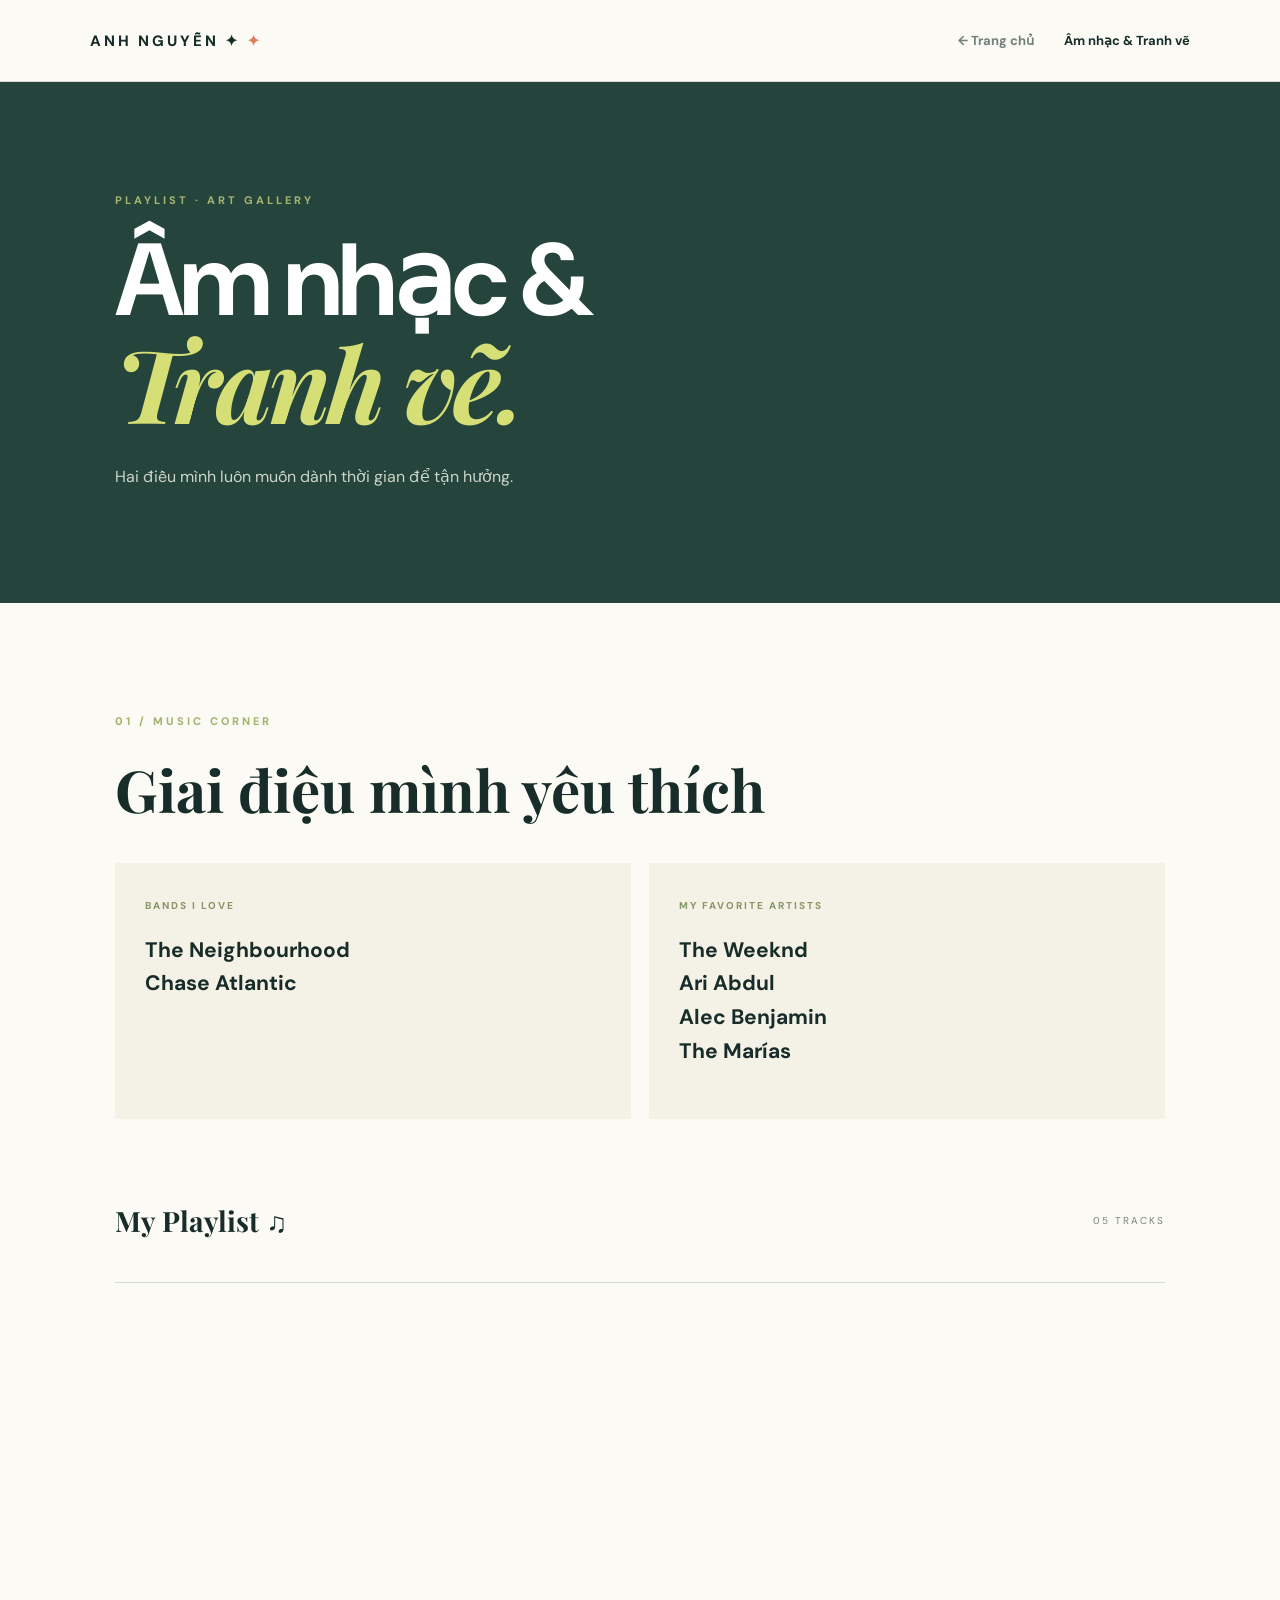
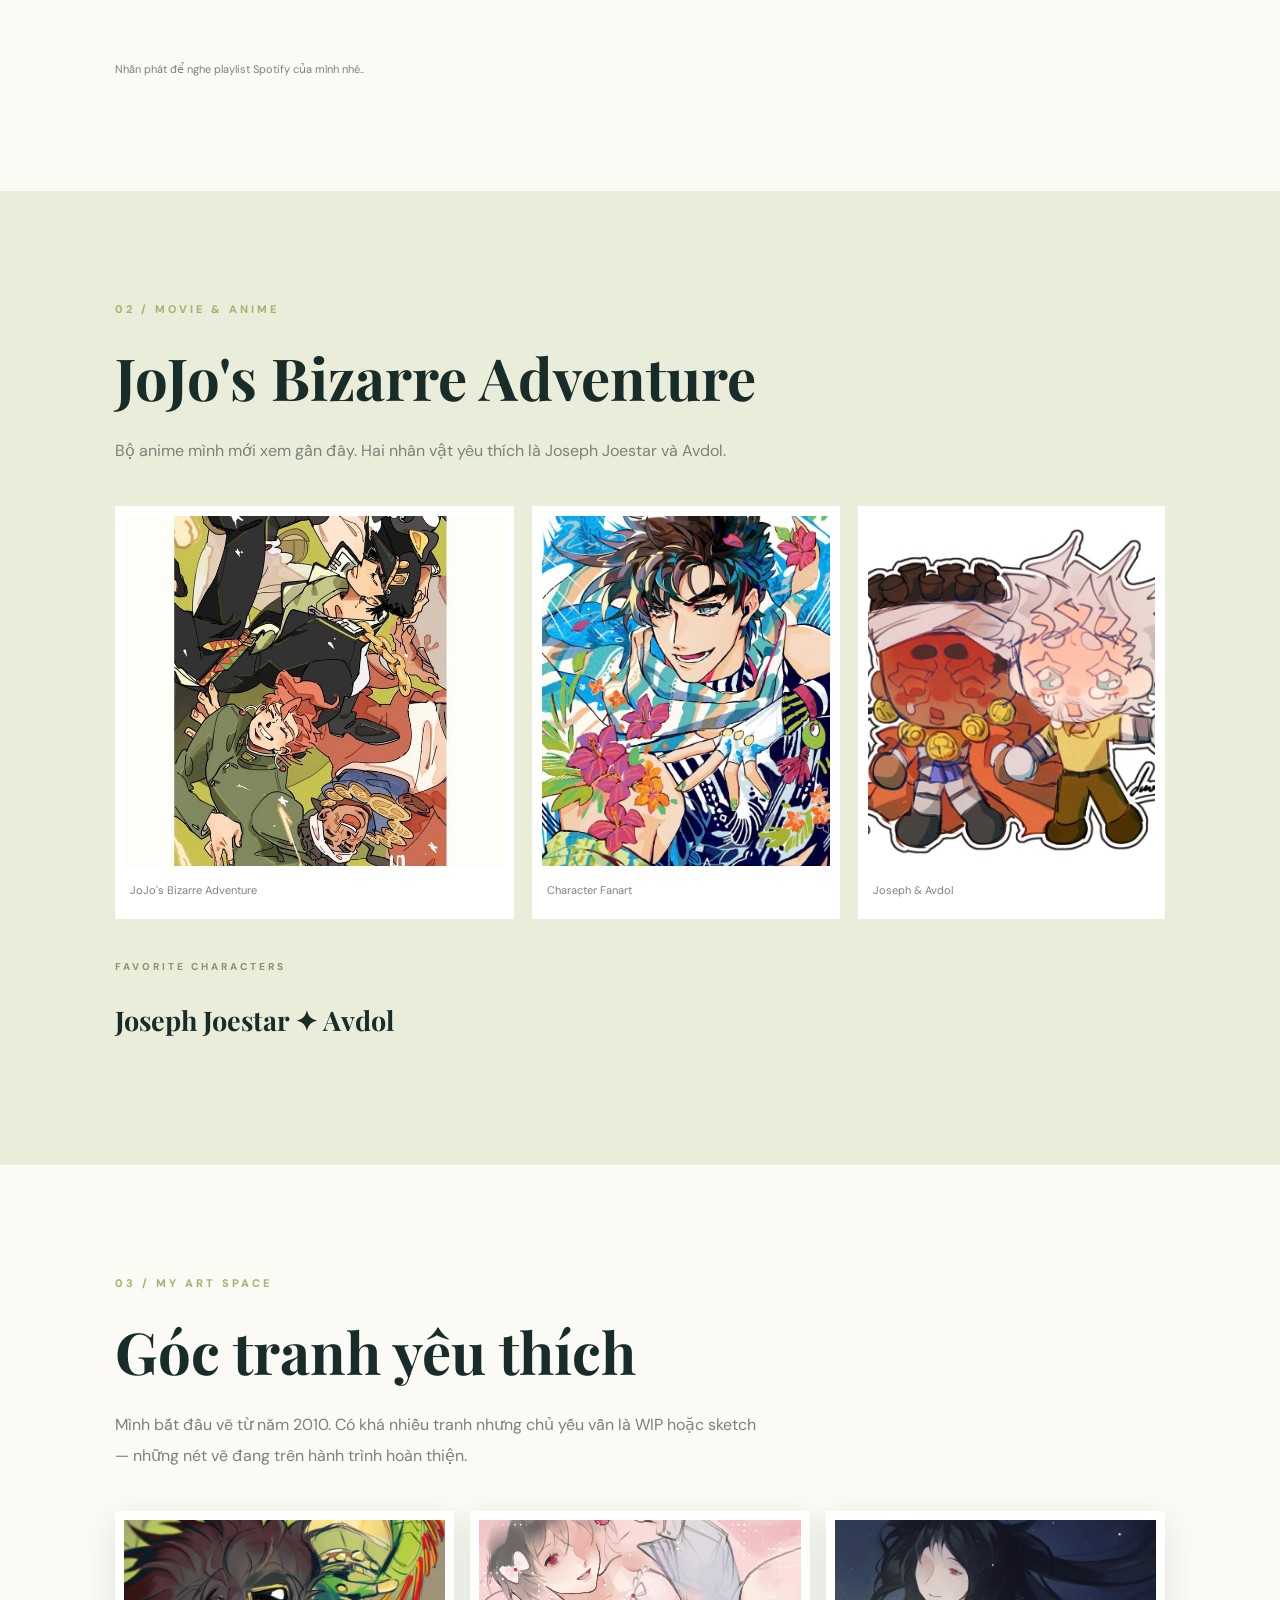
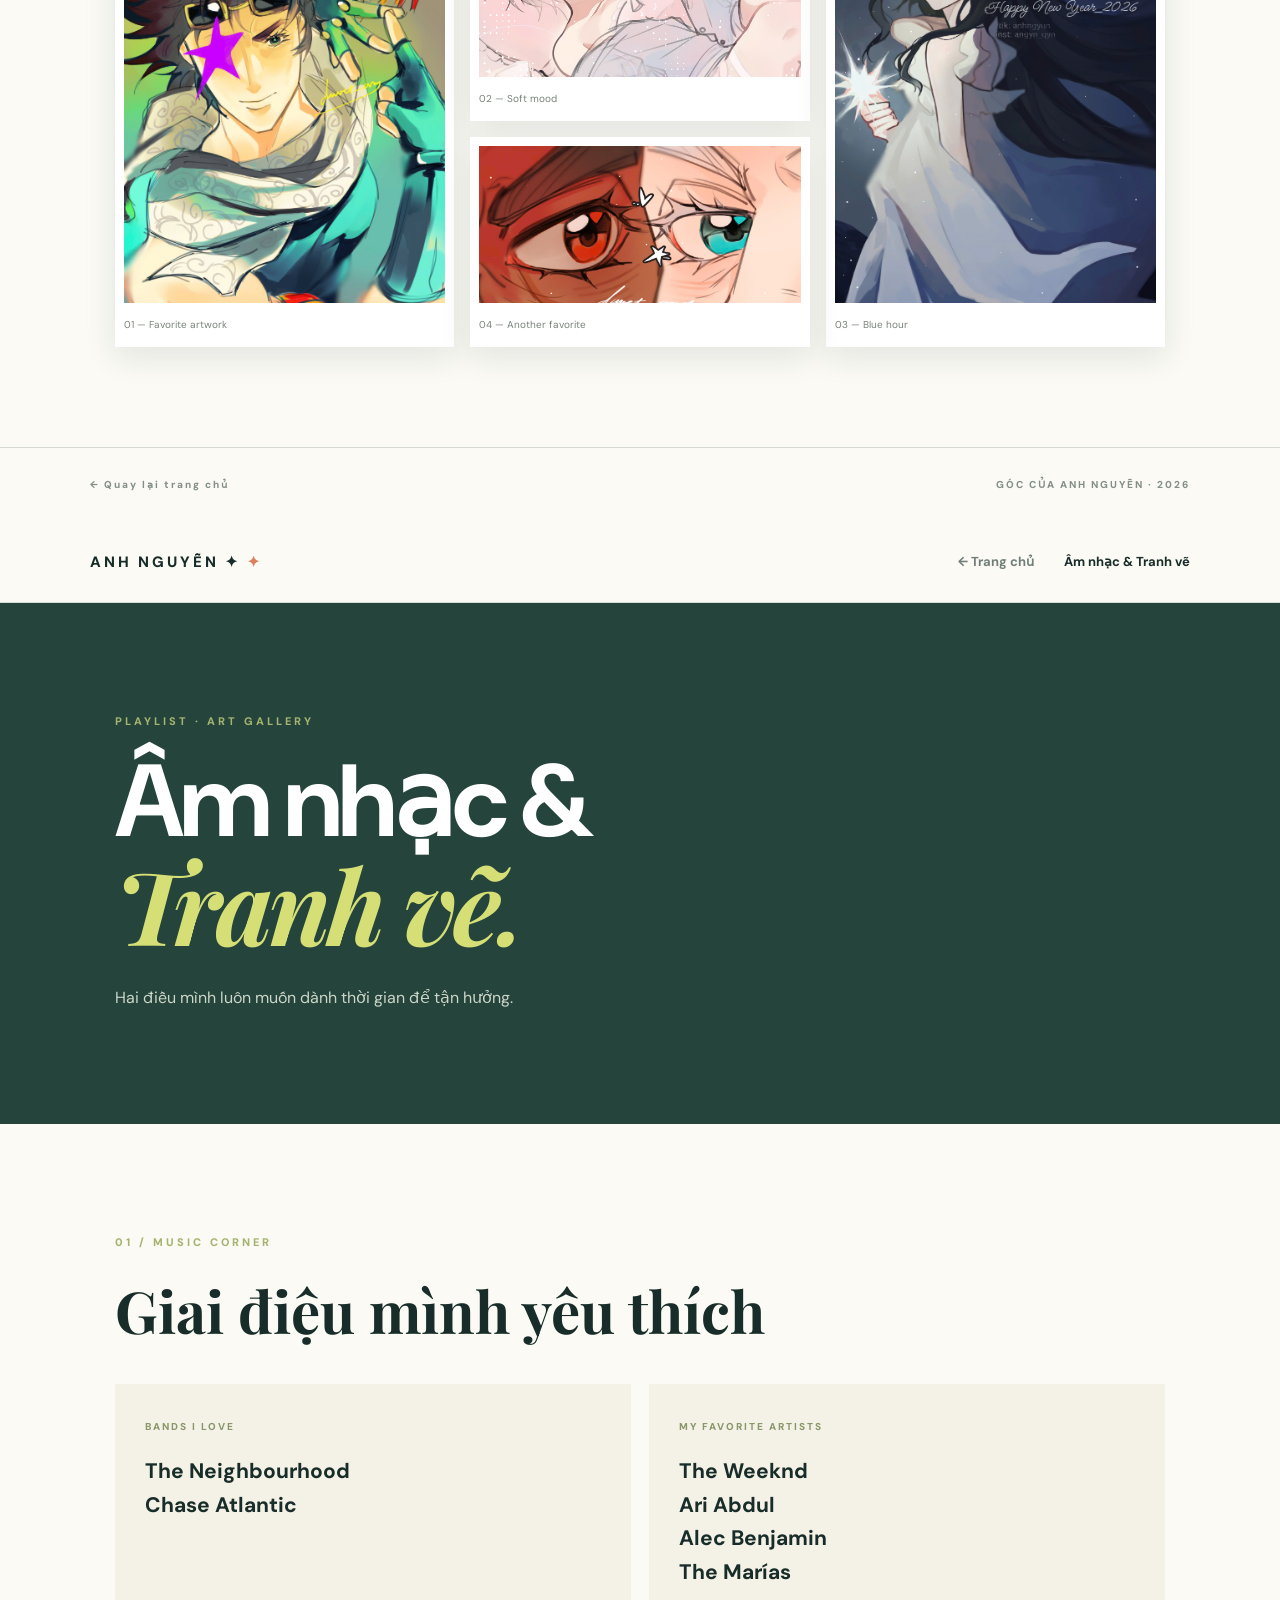
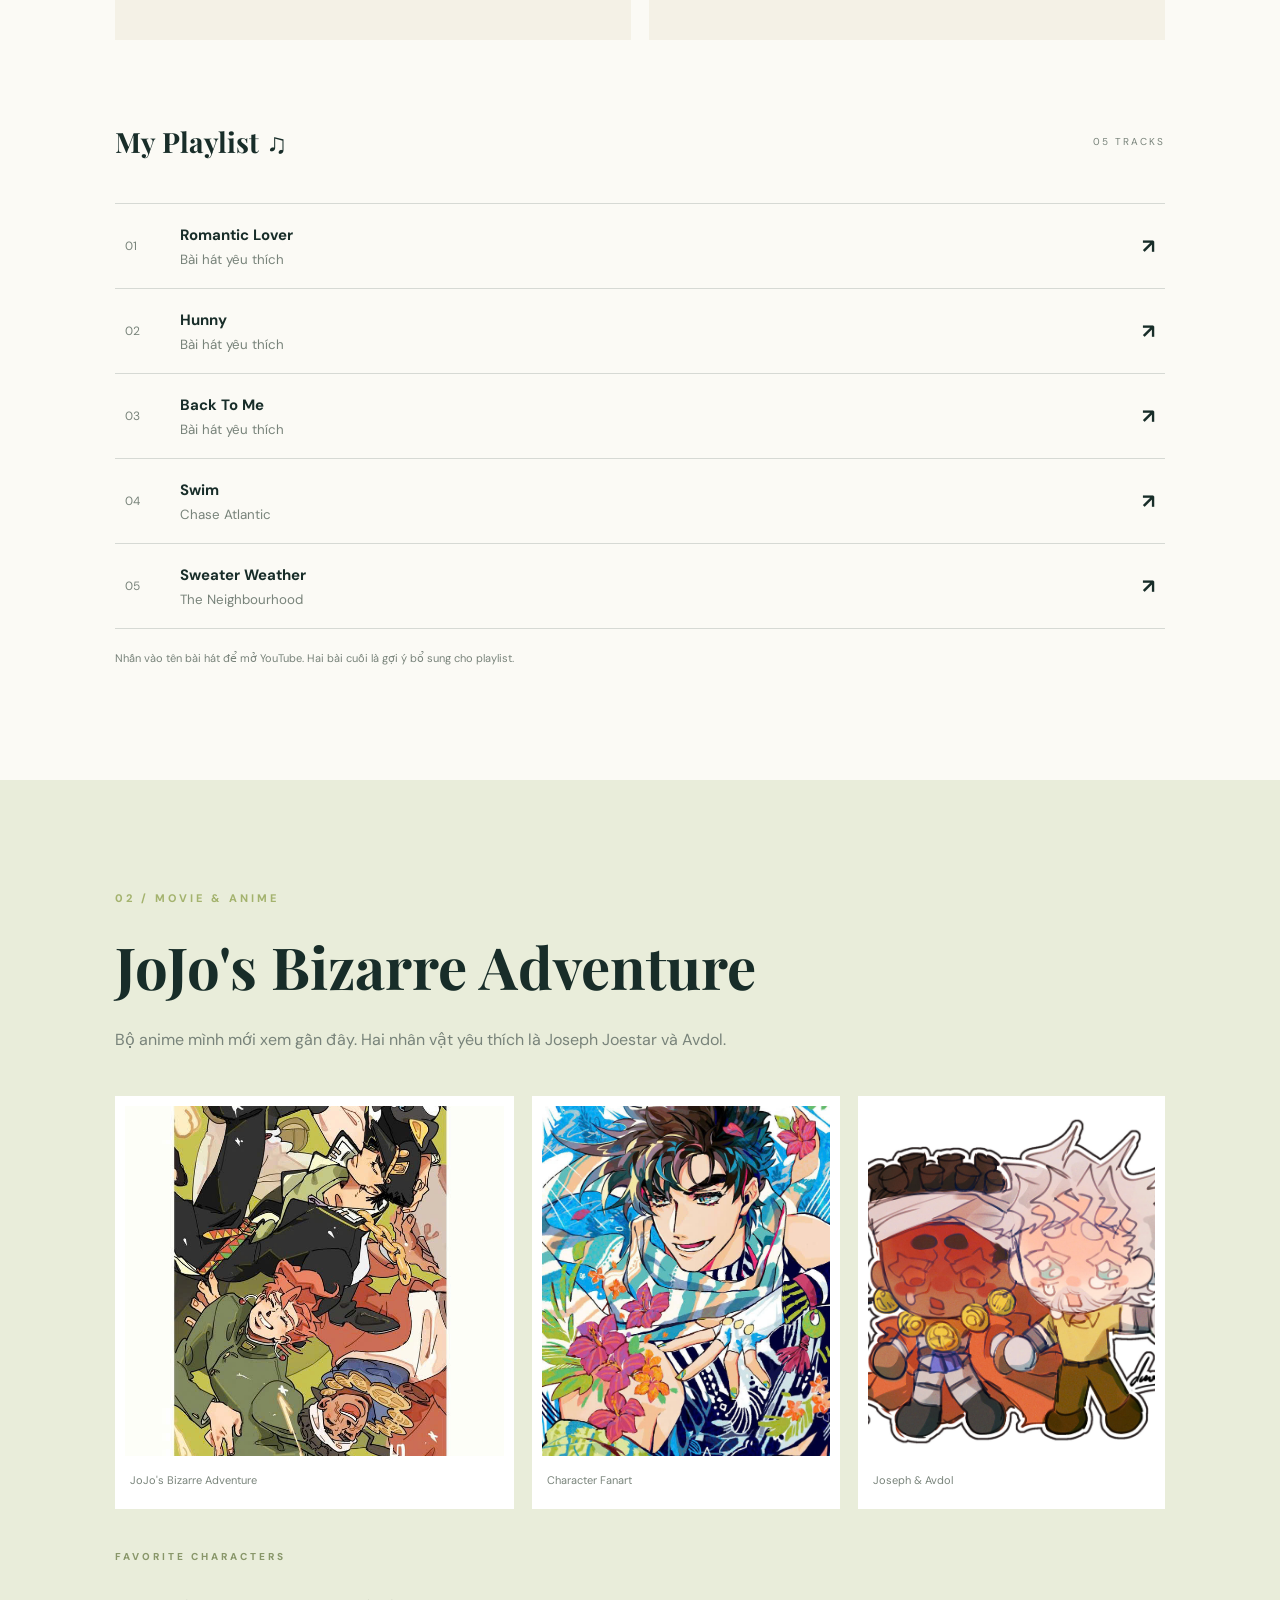
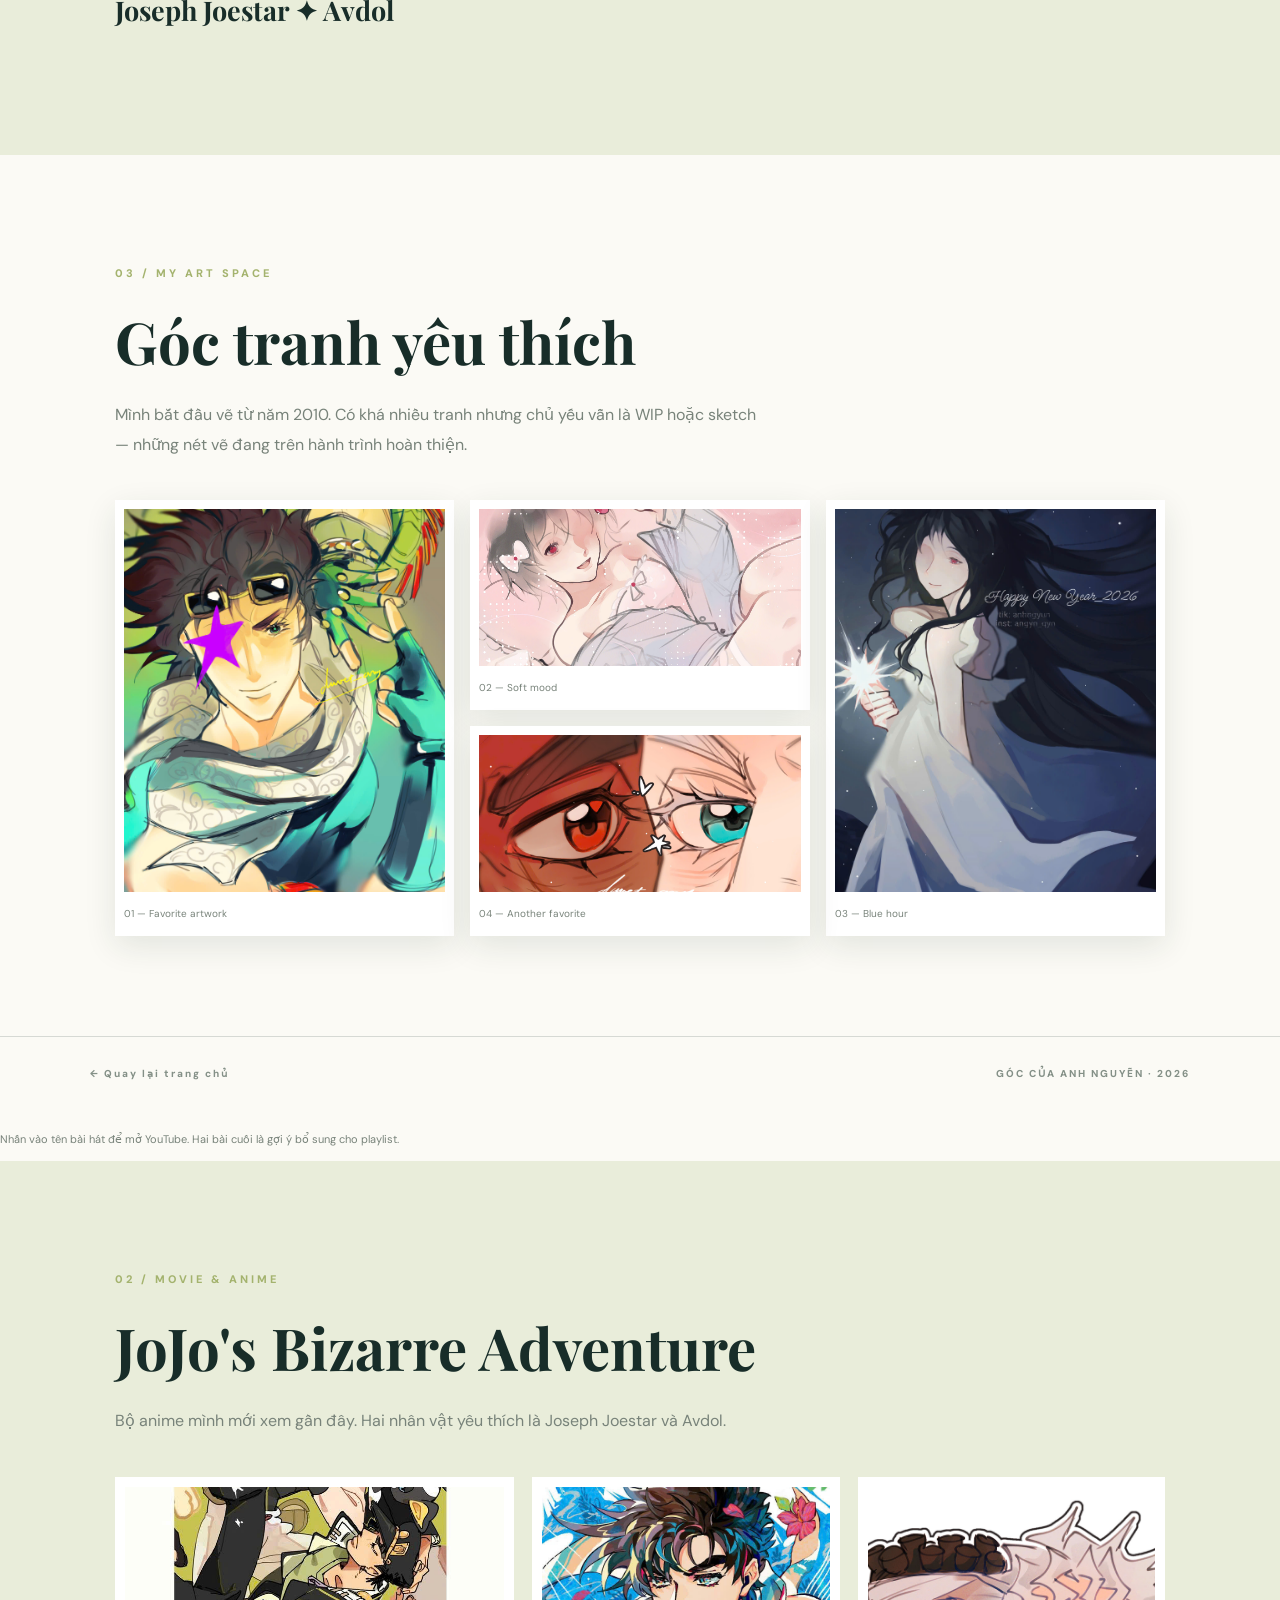
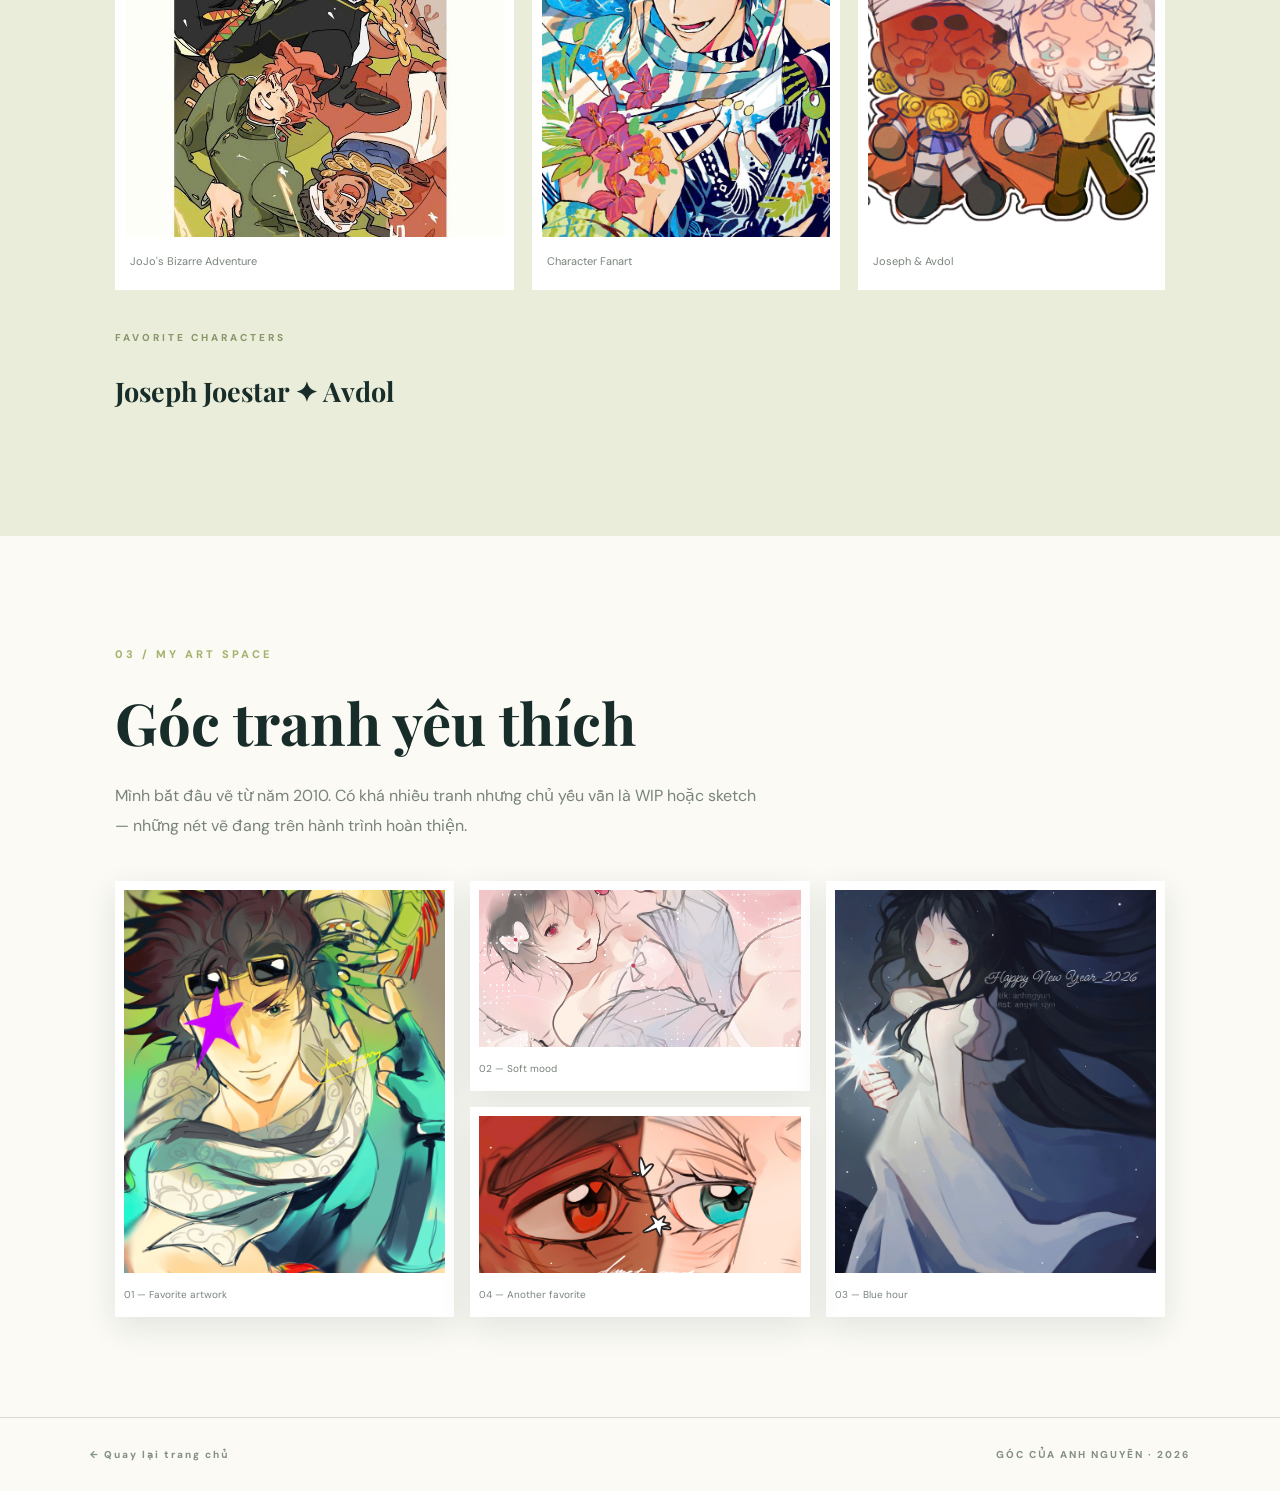
==== commit 2b41b995: "music-art.html" ====
--- a/music-art.html
+++ b/music-art.html
@@ -1,57 +1,4 @@
-<!DOCTYPE html>
-<html lang="vi">
-<head>
-    <meta charset="UTF-8">
-    <meta name="viewport" content="width=device-width, initial-scale=1.0">
-    <title>Âm nhạc & Tranh vẽ</title>
-    <link rel="stylesheet" href="style.css">
-</head>
-
-<body>
-
-<header class="navbar">
-    <a href="index.html" class="logo">ANH NGUYỄN ✦</a>
-
-    <nav>
-        <a href="index.html">← Trang chủ</a>
-        <a class="active" href="music-art.html">Âm nhạc & Tranh vẽ</a>
-    </nav>
-</header>
-
-<section class="page-hero">
-    <p class="eyebrow">PLAYLIST · ART GALLERY</p>
-    <h1>Âm nhạc &<br><em>Tranh vẽ.</em></h1>
-    <p>Hai điều mình luôn muốn dành thời gian để tận hưởng.</p>
-</section>
-
-<!-- ÂM NHẠC -->
-
-<section class="content-section">
-
-    <p class="eyebrow">01 / MUSIC CORNER</p>
-    <h2>Giai điệu mình yêu thích</h2>
-
-    <div class="music-cards">
-
-        <div class="music-card">
-            <span>BANDS I LOVE</span>
-            <h3>
-                The Neighbourhood<br>
-                Chase Atlantic
-            </h3>
-        </div>
-
-        <div class="music-card">
-            <span>MY FAVORITE ARTISTS</span>
-            <h3>
-                The Weeknd<br>
-                Ari Abdul<br>
-                Alec Benjamin<br>
-                The Marías
-            </h3>
-        </div>
-
-    </div>
+
 
     <!DOCTYPE html>
 <html lang="vi">
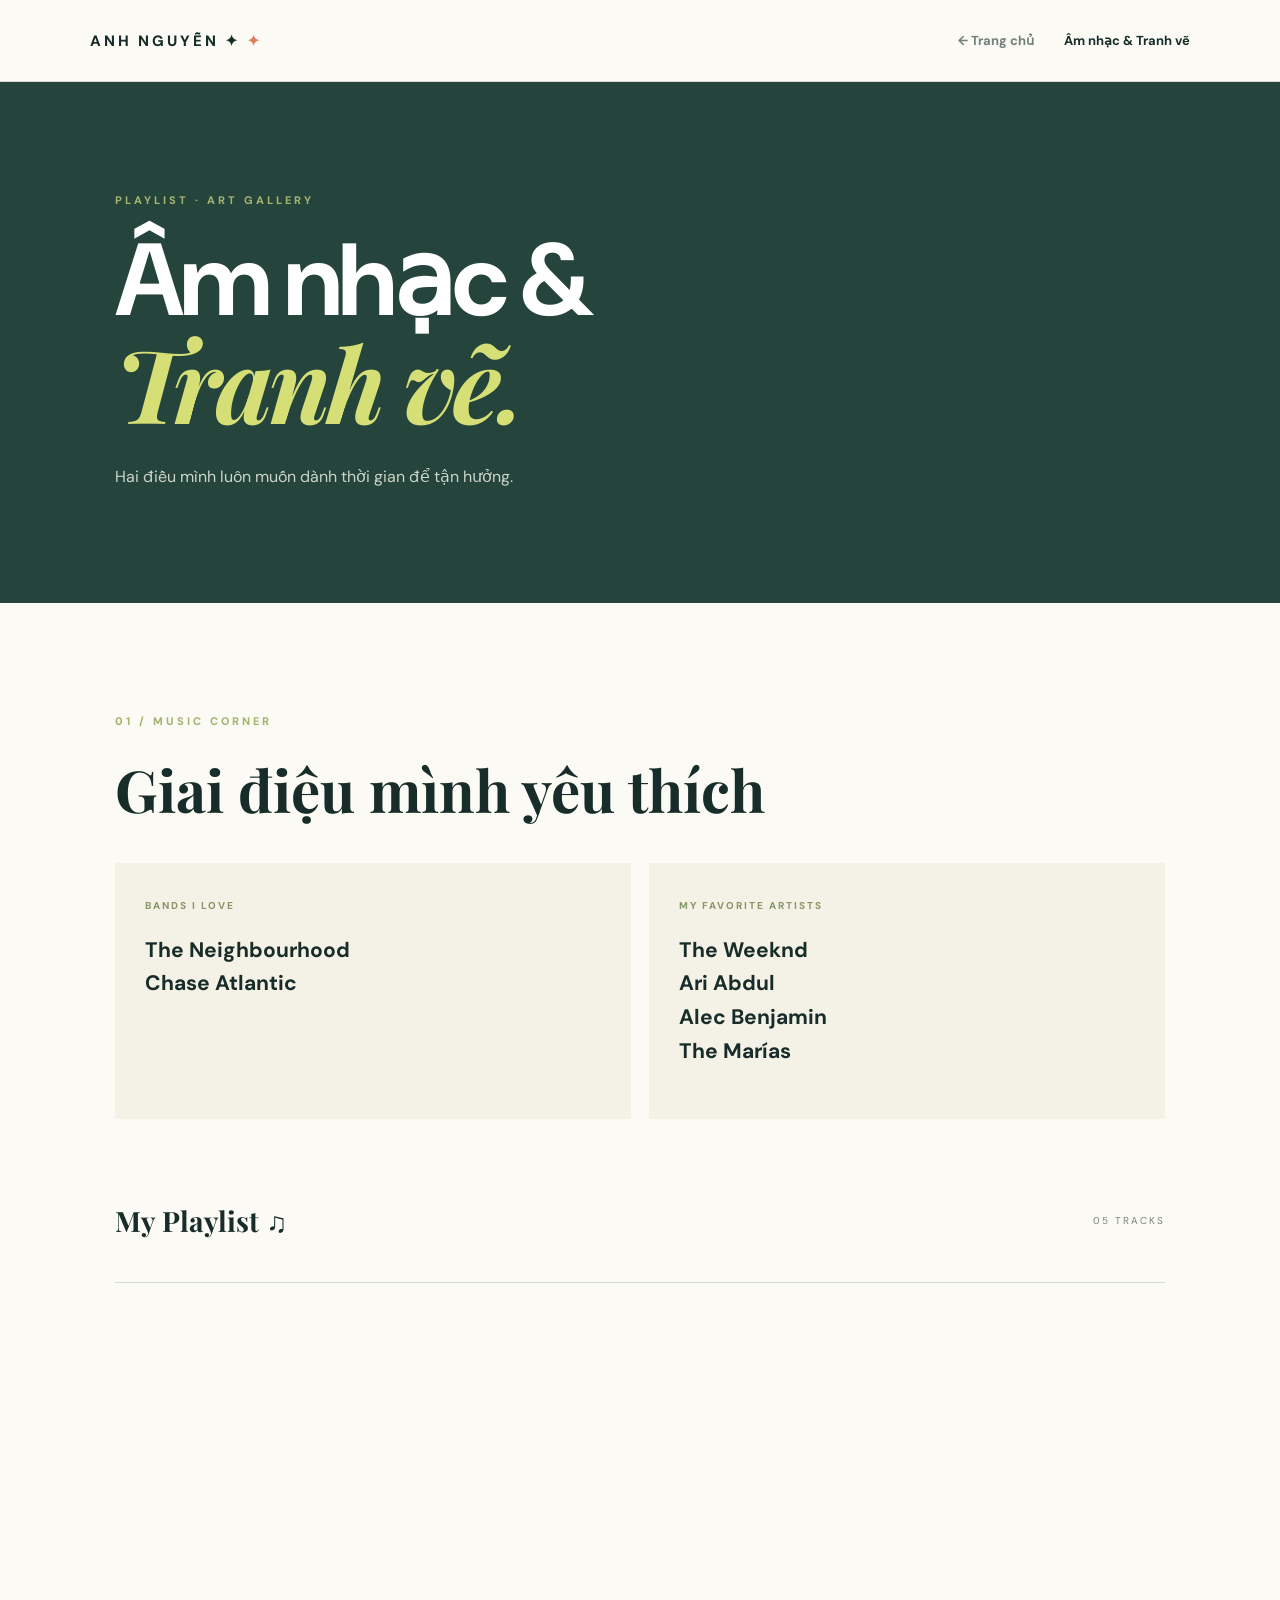
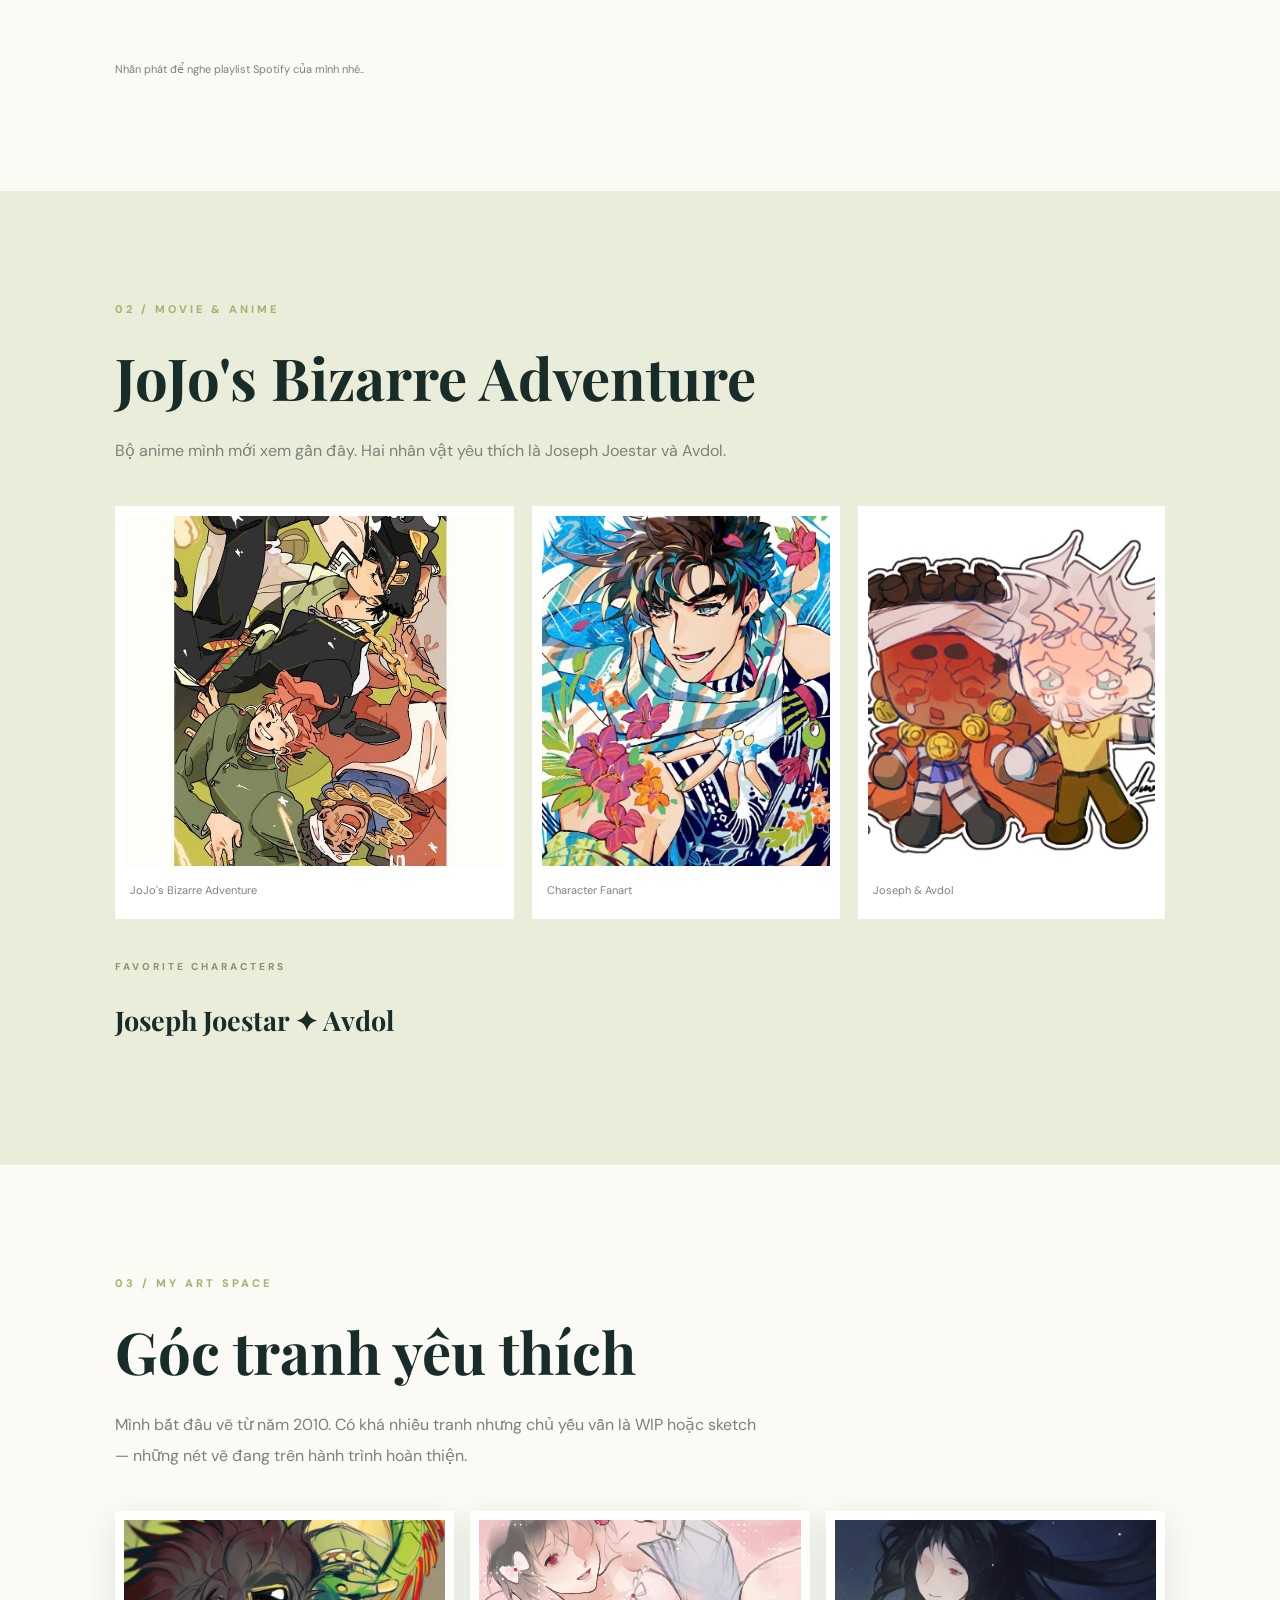
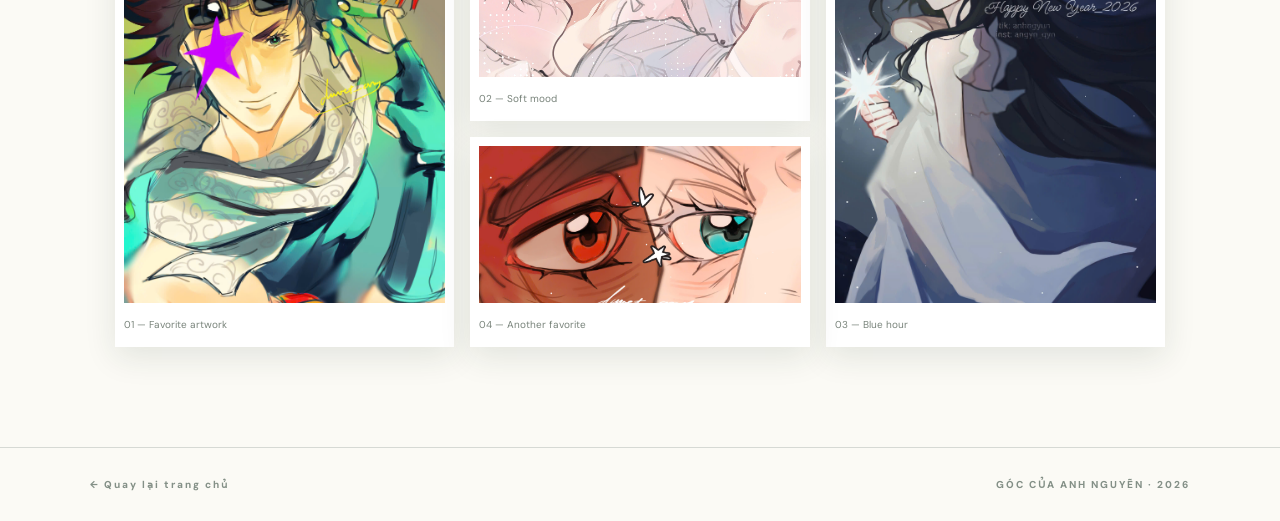
==== commit eb1e713e: "music-art.html" ====
--- a/music-art.html
+++ b/music-art.html
@@ -1,6 +1,4 @@
-
-
-    <!DOCTYPE html>
+  <!DOCTYPE html>
 <html lang="vi">
 <head>
     <meta charset="UTF-8">
@@ -54,6 +52,8 @@
         </div>
 
     </div>
+
+
 
     <div class="playlist-title">
         <h3>My Playlist ♫</h3>
@@ -158,309 +158,3 @@
 
 </body>
 </html>
-<!DOCTYPE html>
-<html lang="vi">
-<head>
-    <meta charset="UTF-8">
-    <meta name="viewport" content="width=device-width, initial-scale=1.0">
-    <title>Âm nhạc & Tranh vẽ</title>
-    <link rel="stylesheet" href="style.css">
-</head>
-
-<body>
-
-<header class="navbar">
-    <a href="index.html" class="logo">ANH NGUYỄN ✦</a>
-
-    <nav>
-        <a href="index.html">← Trang chủ</a>
-        <a class="active" href="music-art.html">Âm nhạc & Tranh vẽ</a>
-    </nav>
-</header>
-
-<section class="page-hero">
-    <p class="eyebrow">PLAYLIST · ART GALLERY</p>
-    <h1>Âm nhạc &<br><em>Tranh vẽ.</em></h1>
-    <p>Hai điều mình luôn muốn dành thời gian để tận hưởng.</p>
-</section>
-
-<!-- ÂM NHẠC -->
-
-<section class="content-section">
-
-    <p class="eyebrow">01 / MUSIC CORNER</p>
-    <h2>Giai điệu mình yêu thích</h2>
-
-    <div class="music-cards">
-
-        <div class="music-card">
-            <span>BANDS I LOVE</span>
-            <h3>
-                The Neighbourhood<br>
-                Chase Atlantic
-            </h3>
-        </div>
-
-        <div class="music-card">
-            <span>MY FAVORITE ARTISTS</span>
-            <h3>
-                The Weeknd<br>
-                Ari Abdul<br>
-                Alec Benjamin<br>
-                The Marías
-            </h3>
-        </div>
-
-    </div>
-
-    <div class="playlist-title">
-        <h3>My Playlist ♫</h3>
-        <span>05 TRACKS</span>
-    </div>
-
-    <div class="playlist">
-
-        <a href="https://www.youtube.com/results?search_query=Romantic+Lover"
-           target="_blank" class="song">
-            <span>01</span>
-            <div>
-                <strong>Romantic Lover</strong>
-                <small>Bài hát yêu thích</small>
-            </div>
-            <b>↗</b>
-        </a>
-
-        <a href="https://www.youtube.com/results?search_query=Hunny+song"
-           target="_blank" class="song">
-            <span>02</span>
-            <div>
-                <strong>Hunny</strong>
-                <small>Bài hát yêu thích</small>
-            </div>
-            <b>↗</b>
-        </a>
-
-        <a href="https://www.youtube.com/results?search_query=Back+To+Me+song"
-           target="_blank" class="song">
-            <span>03</span>
-            <div>
-                <strong>Back To Me</strong>
-                <small>Bài hát yêu thích</small>
-            </div>
-            <b>↗</b>
-        </a>
-
-        <a href="https://www.youtube.com/results?search_query=Swim+Chase+Atlantic"
-           target="_blank" class="song">
-            <span>04</span>
-            <div>
-                <strong>Swim</strong>
-                <small>Chase Atlantic</small>
-            </div>
-            <b>↗</b>
-        </a>
-
-        <a href="https://www.youtube.com/results?search_query=Sweater+Weather+The+Neighbourhood"
-           target="_blank" class="song">
-            <span>05</span>
-            <div>
-                <strong>Sweater Weather</strong>
-                <small>The Neighbourhood</small>
-            </div>
-            <b>↗</b>
-        </a>
-
-    </div>
-
-    <p class="note">
-        Nhấn vào tên bài hát để mở YouTube.
-        Hai bài cuối là gợi ý bổ sung cho playlist.
-    </p>
-
-</section>
-
-<!-- JOJO -->
-
-<section class="jojo-section">
-
-    <p class="eyebrow">02 / MOVIE & ANIME</p>
-
-    <h2>JoJo's Bizarre Adventure</h2>
-
-    <p class="description">
-        Bộ anime mình mới xem gần đây.
-        Hai nhân vật yêu thích là Joseph Joestar và Avdol.
-    </p>
-
-    <div class="jojo-gallery">
-
-        <figure class="jojo-cover">
-            <img src="images/jojo-cover.jpg" alt="JoJo fanart">
-            <figcaption>JoJo's Bizarre Adventure</figcaption>
-        </figure>
-
-        <figure>
-            <img src="images/jojo-01.jpg" alt="Avdol fanart">
-            <figcaption>Character Fanart</figcaption>
-        </figure>
-
-        <figure>
-            <img src="images/jojo-02.jpg" alt="Joseph và Avdol">
-            <figcaption>Joseph & Avdol</figcaption>
-        </figure>
-
-    </div>
-
-    <div class="favorites">
-        <span>FAVORITE CHARACTERS</span>
-        <h3>Joseph Joestar ✦ Avdol</h3>
-    </div>
-
-</section>
-
-<!-- TRANH VẼ -->
-
-<section class="art-section">
-
-    <p class="eyebrow">03 / MY ART SPACE</p>
-
-    <h2>Góc tranh yêu thích</h2>
-
-    <p class="description">
-        Mình bắt đầu vẽ từ năm 2010.
-        Có khá nhiều tranh nhưng chủ yếu vẫn là WIP
-        hoặc sketch — những nét vẽ đang trên hành trình
-        hoàn thiện.
-    </p>
-
-    <div class="art-gallery">
-
-        <figure>
-            <img src="images/art-01.jpg" alt="Tranh 1">
-            <figcaption>01 — Favorite artwork</figcaption>
-        </figure>
-
-        <figure>
-            <img src="images/art-02.jpg" alt="Tranh 2">
-            <figcaption>02 — Soft mood</figcaption>
-        </figure>
-
-        <figure>
-            <img src="images/art-03.jpg" alt="Tranh 3">
-            <figcaption>03 — Blue hour</figcaption>
-        </figure>
-
-        <figure>
-            <img src="images/art-04.jpg" alt="Tranh 4">
-            <figcaption>04 — Another favorite</figcaption>
-        </figure>
-
-      
-    </div>
-
-</section>
-
-<footer>
-    <a href="index.html">← Quay lại trang chủ</a>
-    <span>GÓC CỦA ANH NGUYỄN · 2026</span>
-</footer>
-
-</body>
-</html>
-
-
-    <p class="note">
-        Nhấn vào tên bài hát để mở YouTube.
-        Hai bài cuối là gợi ý bổ sung cho playlist.
-    </p>
-
-</section>
-
-<!-- JOJO -->
-
-<section class="jojo-section">
-
-    <p class="eyebrow">02 / MOVIE & ANIME</p>
-
-    <h2>JoJo's Bizarre Adventure</h2>
-
-    <p class="description">
-        Bộ anime mình mới xem gần đây.
-        Hai nhân vật yêu thích là Joseph Joestar và Avdol.
-    </p>
-
-    <div class="jojo-gallery">
-
-        <figure class="jojo-cover">
-            <img src="images/jojo-cover.jpg" alt="JoJo fanart">
-            <figcaption>JoJo's Bizarre Adventure</figcaption>
-        </figure>
-
-        <figure>
-            <img src="images/jojo-01.jpg" alt="Avdol fanart">
-            <figcaption>Character Fanart</figcaption>
-        </figure>
-
-        <figure>
-            <img src="images/jojo-02.jpg" alt="Joseph và Avdol">
-            <figcaption>Joseph & Avdol</figcaption>
-        </figure>
-
-    </div>
-
-    <div class="favorites">
-        <span>FAVORITE CHARACTERS</span>
-        <h3>Joseph Joestar ✦ Avdol</h3>
-    </div>
-
-</section>
-
-<!-- TRANH VẼ -->
-
-<section class="art-section">
-
-    <p class="eyebrow">03 / MY ART SPACE</p>
-
-    <h2>Góc tranh yêu thích</h2>
-
-    <p class="description">
-        Mình bắt đầu vẽ từ năm 2010.
-        Có khá nhiều tranh nhưng chủ yếu vẫn là WIP
-        hoặc sketch — những nét vẽ đang trên hành trình
-        hoàn thiện.
-    </p>
-
-    <div class="art-gallery">
-
-        <figure>
-            <img src="images/art-01.jpg" alt="Tranh 1">
-            <figcaption>01 — Favorite artwork</figcaption>
-        </figure>
-
-        <figure>
-            <img src="images/art-02.jpg" alt="Tranh 2">
-            <figcaption>02 — Soft mood</figcaption>
-        </figure>
-
-        <figure>
-            <img src="images/art-03.jpg" alt="Tranh 3">
-            <figcaption>03 — Blue hour</figcaption>
-        </figure>
-
-        <figure>
-            <img src="images/art-04.jpg" alt="Tranh 4">
-            <figcaption>04 — Another favorite</figcaption>
-        </figure>
-
-      
-    </div>
-
-</section>
-
-<footer>
-    <a href="index.html">← Quay lại trang chủ</a>
-    <span>GÓC CỦA ANH NGUYỄN · 2026</span>
-</footer>
-
-</body>
-</html>
